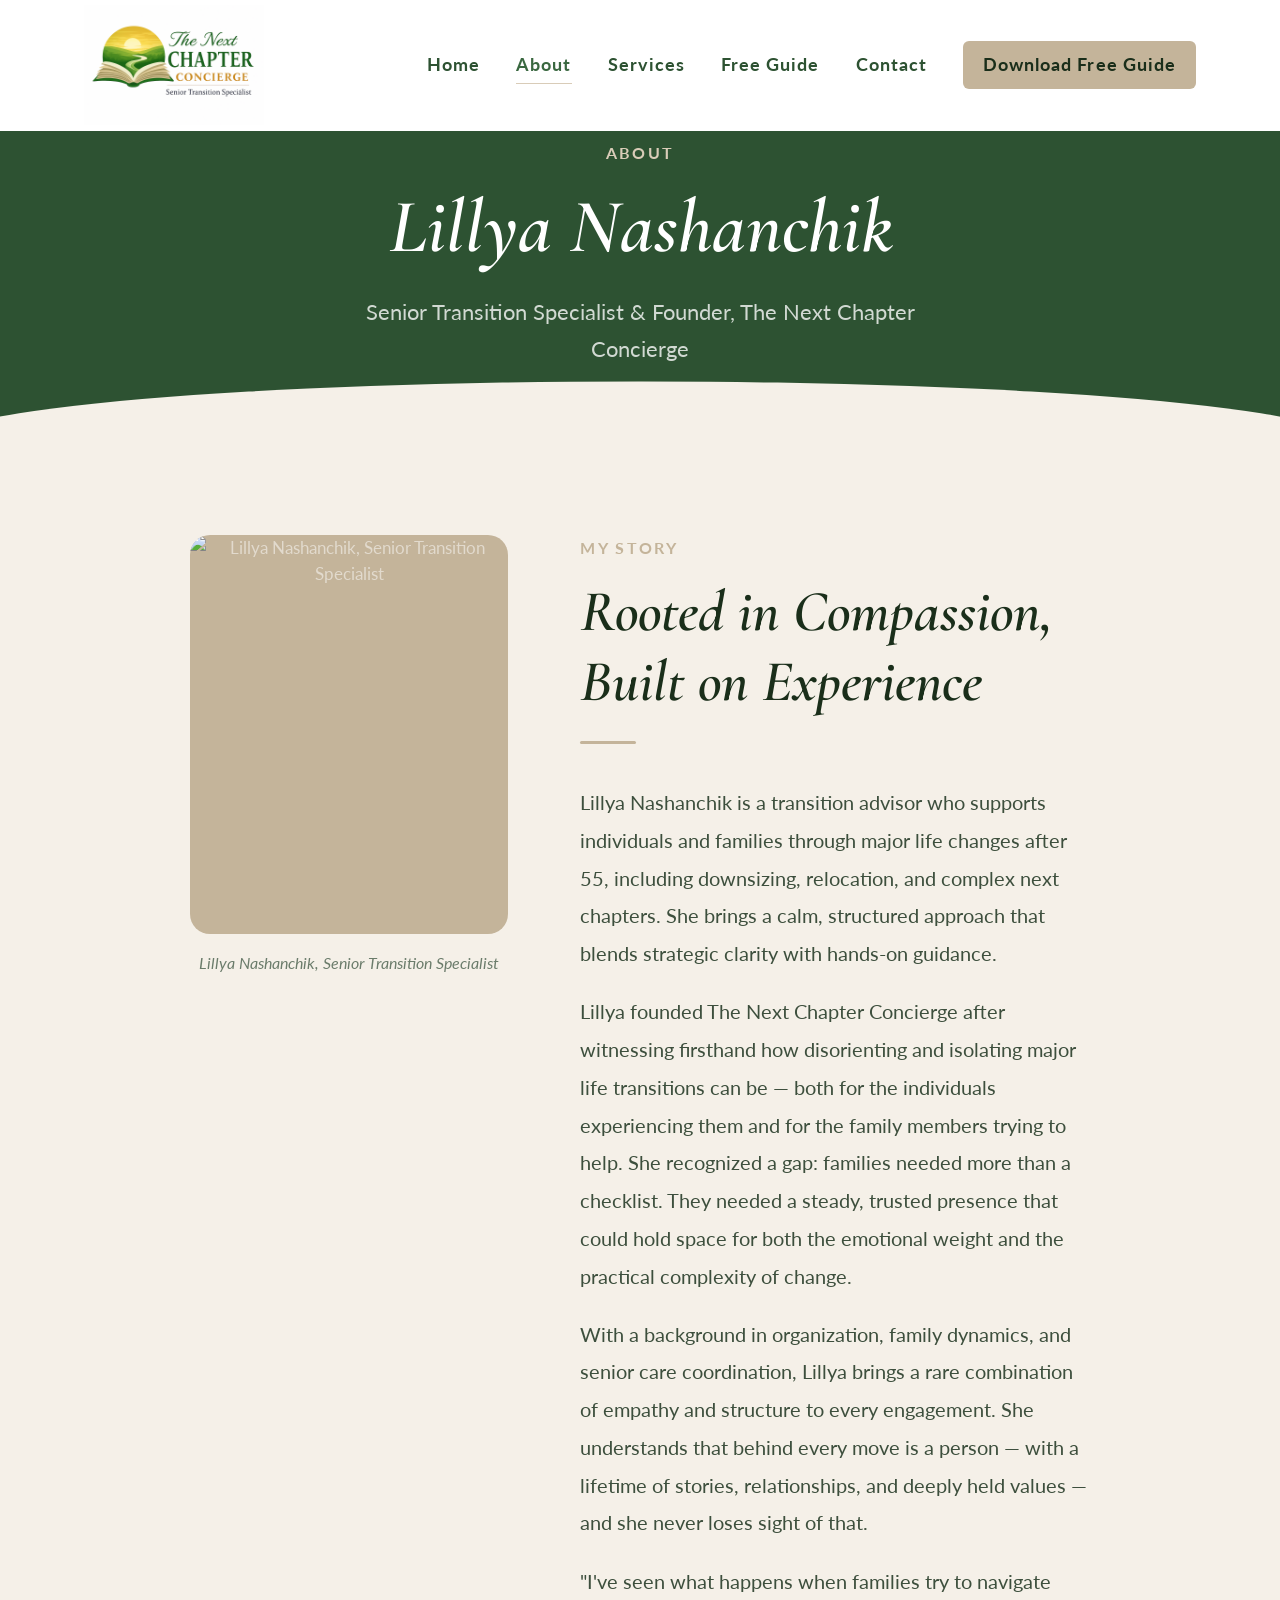
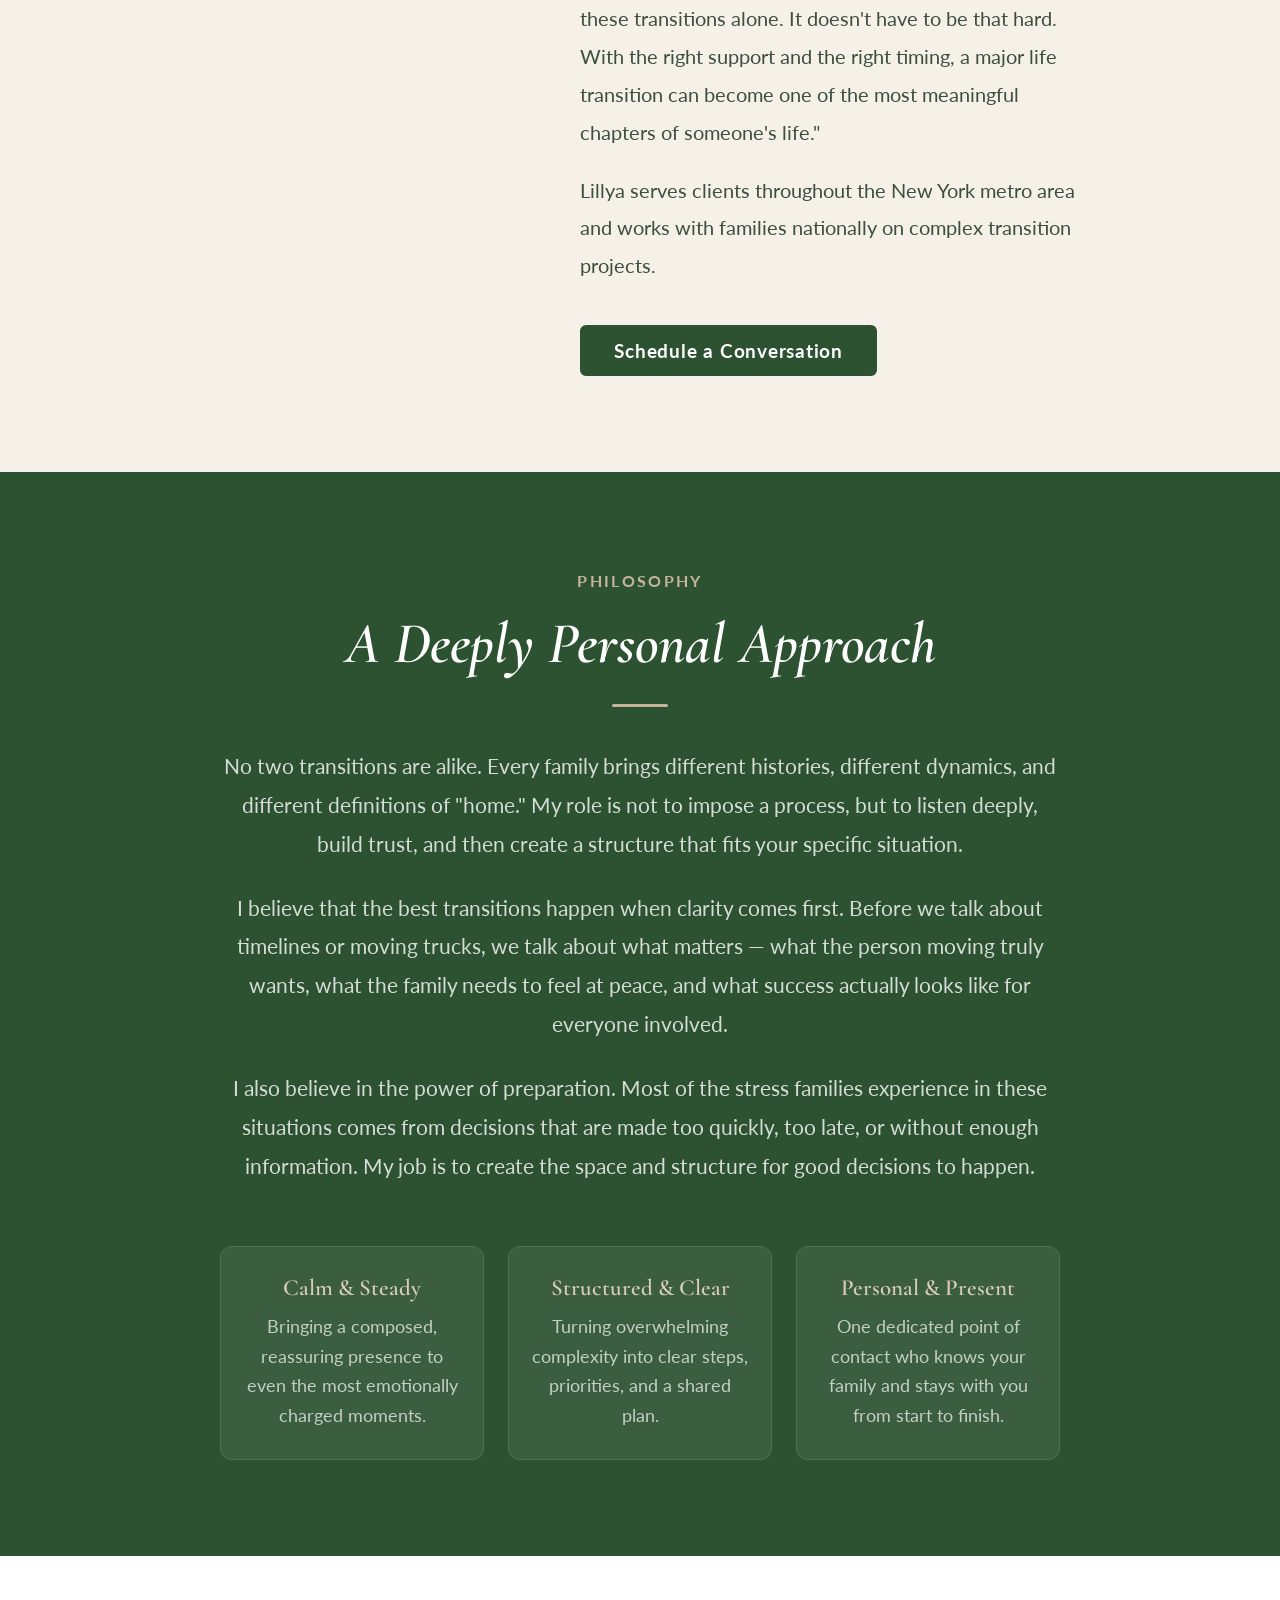
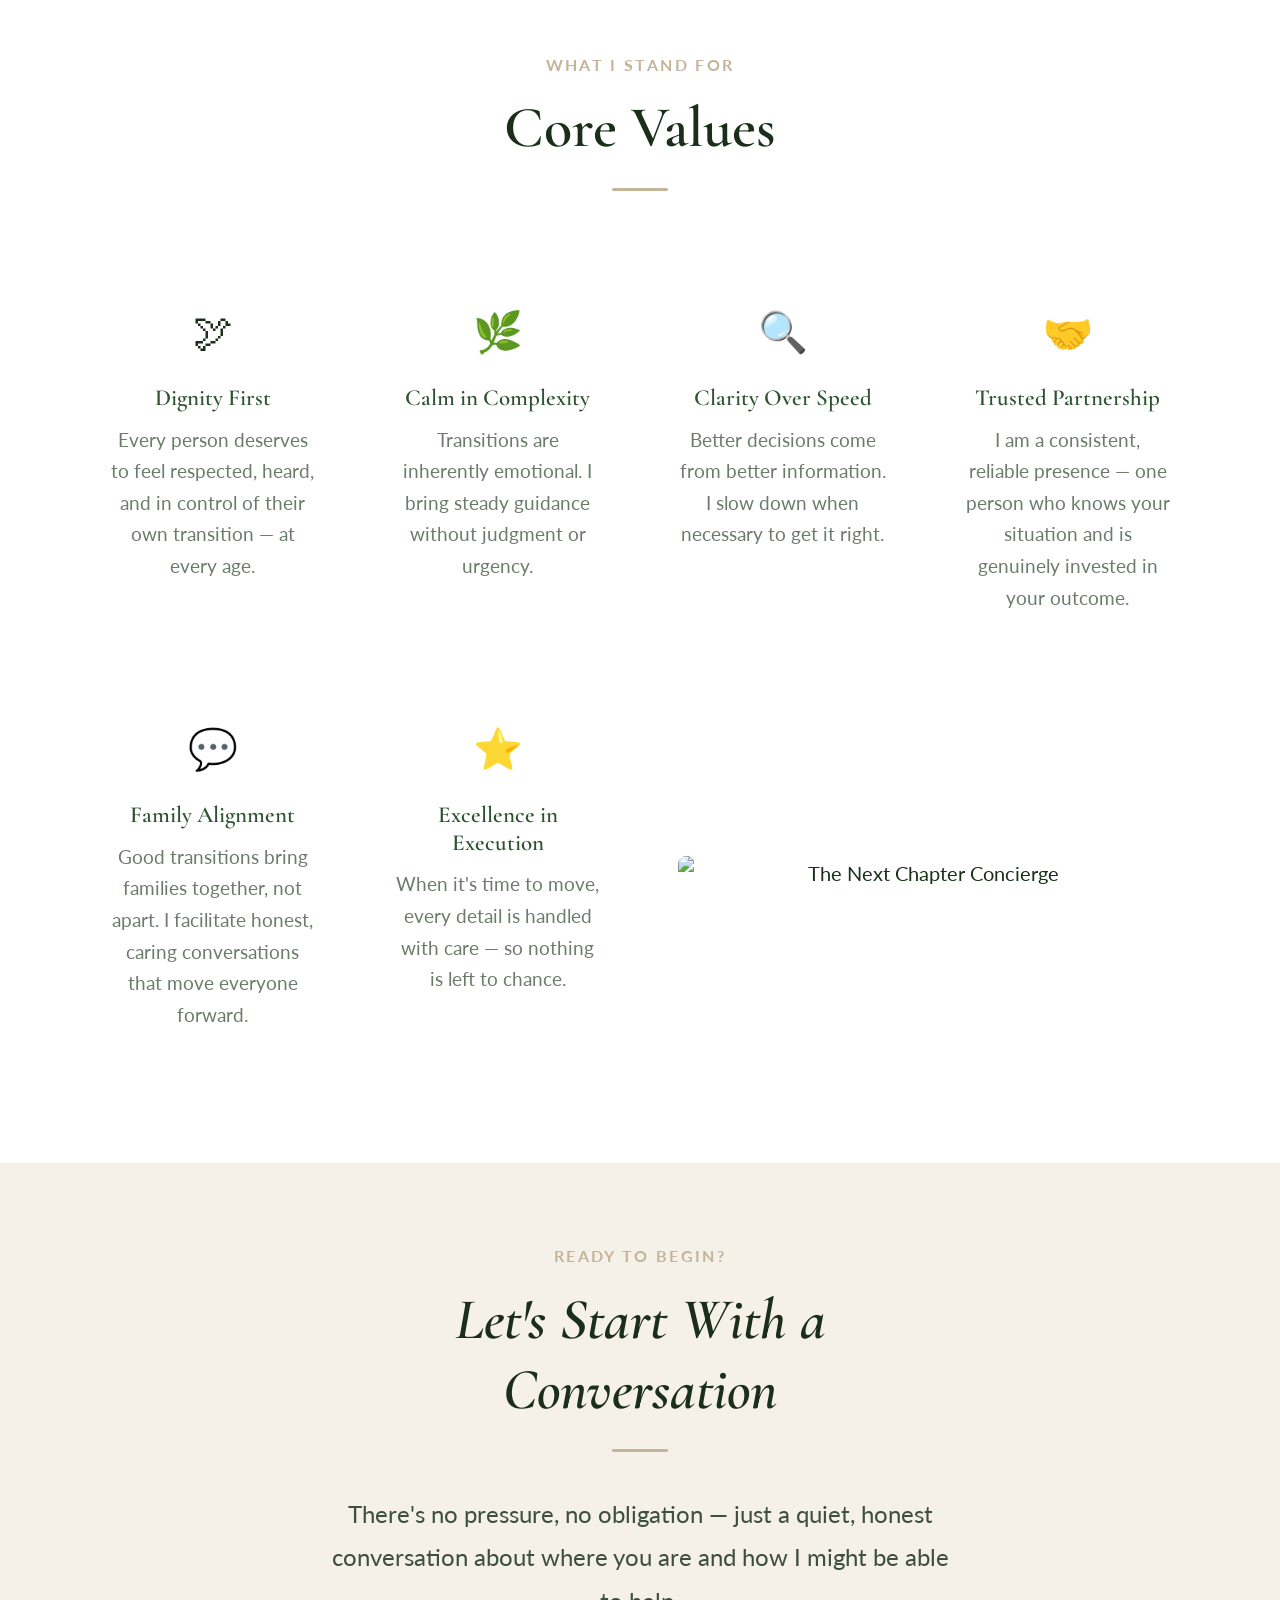
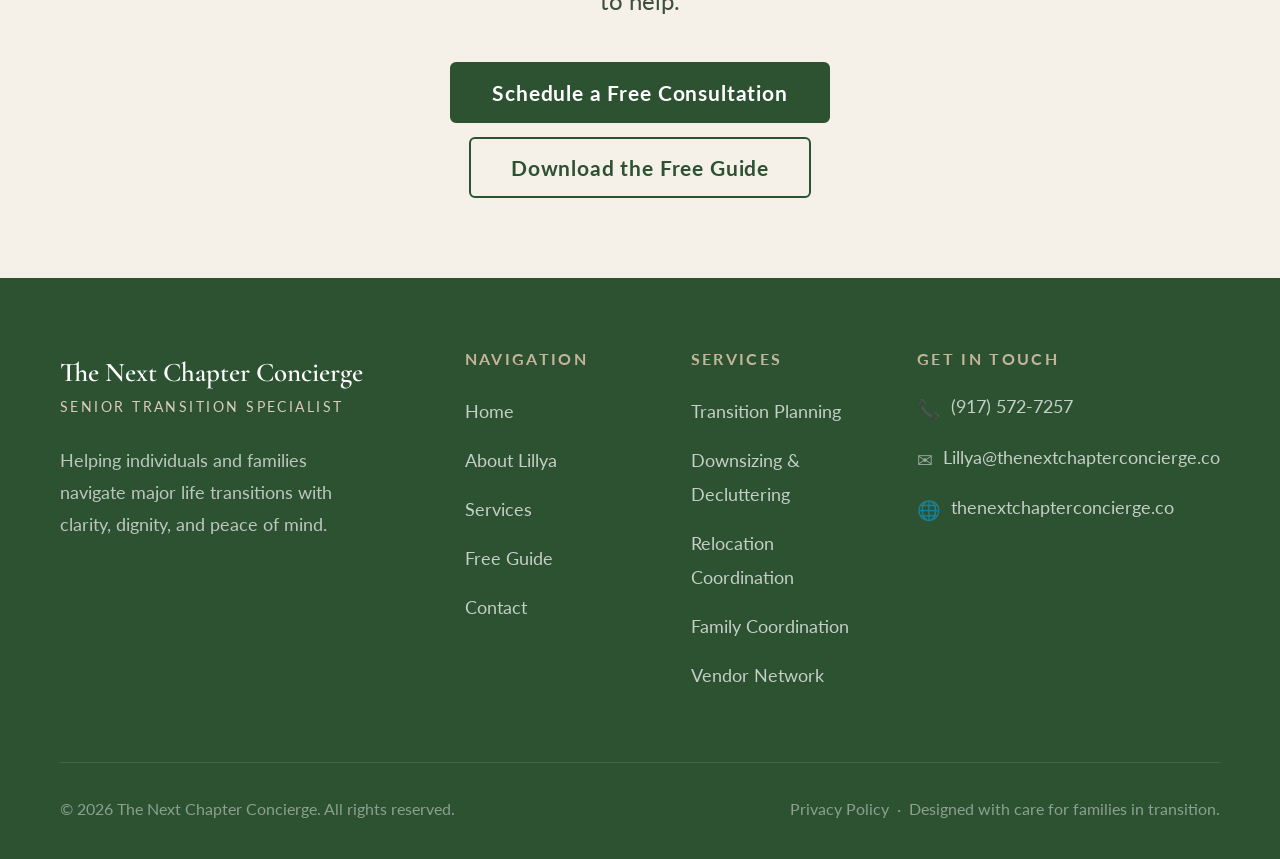
==== about.html @ 76ec865d "Initial commit — TheNextChapterConcierge website Co-Authored-By: Claude Sonnet 4.6 <noreply@anthropi" ====
<!DOCTYPE html>
<html lang="en">
<head>
  <meta charset="UTF-8" />
  <meta name="viewport" content="width=device-width, initial-scale=1.0" />
  <title>About Lillya Nashanchik — The Next Chapter Concierge</title>
  <meta name="description" content="Meet Lillya Nashanchik, Senior Transition Specialist and founder of The Next Chapter Concierge. Learn about her approach, philosophy, and commitment to compassionate guidance." />

  <!-- Google Fonts -->
  <link rel="preconnect" href="https://fonts.googleapis.com" />
  <link rel="preconnect" href="https://fonts.gstatic.com" crossorigin />
  <link href="https://fonts.googleapis.com/css2?family=Cormorant+Garamond:ital,wght@0,300;0,400;0,600;1,300;1,400;1,600&family=Lato:wght@300;400;700&display=swap" rel="stylesheet" />

  <link rel="stylesheet" href="css/styles.css" />
</head>
<body>

  <!-- HEADER / NAV -->
  <header class="site-header" role="banner">
    <div class="nav-inner">
      <a href="index.html" class="nav-logo" aria-label="The Next Chapter Concierge — Home">
        <img src="images/logo.png" alt="The Next Chapter Concierge" class="logo-img" />
      </a>
      <nav class="nav-links" aria-label="Primary navigation">
        <a href="index.html">Home</a>
        <a href="about.html" class="active">About</a>
        <a href="services.html">Services</a>
        <a href="guide.html">Free Guide</a>
        <a href="contact.html">Contact</a>
        <a href="guide.html" class="nav-cta">Download Free Guide</a>
      </nav>
      <button class="hamburger" aria-label="Toggle navigation" aria-expanded="false" aria-controls="mobile-nav">
        <span></span><span></span><span></span>
      </button>
    </div>
  </header>

  <nav class="mobile-nav" id="mobile-nav" aria-label="Mobile navigation">
    <ul>
      <li><a href="index.html">Home</a></li>
      <li><a href="about.html">About Lillya</a></li>
      <li><a href="services.html">Services</a></li>
      <li><a href="guide.html">Free Guide</a></li>
      <li><a href="contact.html">Contact</a></li>
    </ul>
    <div class="mobile-cta">
      <a href="guide.html" class="btn btn-tan">Download the Free Guide</a>
    </div>
  </nav>

  <main id="main-content">

    <!-- PAGE HERO -->
    <section class="page-hero" aria-labelledby="about-hero-heading">
      <div class="container">
        <span class="eyebrow">About</span>
        <h1 id="about-hero-heading">Lillya Nashanchik</h1>
        <p>Senior Transition Specialist &amp; Founder, The Next Chapter Concierge</p>
      </div>
    </section>

    <!-- BIO SECTION -->
    <section class="about-bio" aria-labelledby="bio-heading">
      <div class="about-bio-inner">
        <div class="about-photo-wrap">
          <!-- [IMAGE: Professional headshot of Lillya Nashanchik] -->
          <div class="about-photo" aria-label="Photo of Lillya Nashanchik">
            <img src="images/Head Shot 2026.jpg" alt="Lillya Nashanchik, Senior Transition Specialist" style="width:100%; height:100%; object-fit:cover; display:block;" />
          </div>
          <p class="about-photo-caption">Lillya Nashanchik, Senior Transition Specialist</p>
        </div>

        <div class="about-bio-text">
          <span class="eyebrow">My Story</span>
          <h2 id="bio-heading">Rooted in Compassion, Built on Experience</h2>
          <div class="divider divider-left"></div>

          <p>
            Lillya Nashanchik is a transition advisor who supports individuals and families
            through major life changes after 55, including downsizing, relocation, and
            complex next chapters. She brings a calm, structured approach that blends
            strategic clarity with hands-on guidance.
          </p>

          <p>
            Lillya founded The Next Chapter Concierge after witnessing firsthand how
            disorienting and isolating major life transitions can be — both for the
            individuals experiencing them and for the family members trying to help.
            She recognized a gap: families needed more than a checklist. They needed
            a steady, trusted presence that could hold space for both the emotional
            weight and the practical complexity of change.
          </p>

          <p>
            With a background in organization, family dynamics, and senior care coordination,
            Lillya brings a rare combination of empathy and structure to every engagement.
            She understands that behind every move is a person — with a lifetime of stories,
            relationships, and deeply held values — and she never loses sight of that.
          </p>

          <p>
            "I've seen what happens when families try to navigate these transitions alone.
            It doesn't have to be that hard. With the right support and the right timing,
            a major life transition can become one of the most meaningful chapters of
            someone's life."
          </p>

          <p>
            Lillya serves clients throughout the New York metro area and works with
            families nationally on complex transition projects.
          </p>

          <div style="margin-top:2rem;">
            <a href="contact.html" class="btn btn-primary">Schedule a Conversation</a>
          </div>
        </div>
      </div>
    </section>

    <!-- APPROACH / PHILOSOPHY -->
    <section class="about-approach" aria-labelledby="approach-heading">
      <div class="approach-inner">
        <span class="eyebrow text-tan">Philosophy</span>
        <h2 id="approach-heading">A Deeply Personal Approach</h2>
        <div class="divider"></div>

        <p>
          No two transitions are alike. Every family brings different histories,
          different dynamics, and different definitions of "home." My role is not to
          impose a process, but to listen deeply, build trust, and then create a
          structure that fits your specific situation.
        </p>

        <p>
          I believe that the best transitions happen when clarity comes first.
          Before we talk about timelines or moving trucks, we talk about what matters —
          what the person moving truly wants, what the family needs to feel at peace,
          and what success actually looks like for everyone involved.
        </p>

        <p>
          I also believe in the power of preparation. Most of the stress families
          experience in these situations comes from decisions that are made too quickly,
          too late, or without enough information. My job is to create the space and
          structure for good decisions to happen.
        </p>

        <div class="approach-pillars">
          <div class="pillar" data-fade>
            <h4>Calm &amp; Steady</h4>
            <p>Bringing a composed, reassuring presence to even the most emotionally charged moments.</p>
          </div>
          <div class="pillar" data-fade>
            <h4>Structured &amp; Clear</h4>
            <p>Turning overwhelming complexity into clear steps, priorities, and a shared plan.</p>
          </div>
          <div class="pillar" data-fade>
            <h4>Personal &amp; Present</h4>
            <p>One dedicated point of contact who knows your family and stays with you from start to finish.</p>
          </div>
        </div>
      </div>
    </section>

    <!-- VALUES SECTION -->
    <section class="about-values" aria-labelledby="values-heading">
      <div class="container">
        <div class="section-header">
          <span class="eyebrow">What I Stand For</span>
          <h2 id="values-heading">Core Values</h2>
          <div class="divider"></div>
        </div>

        <div class="values-grid">
          <div class="value-item" data-fade>
            <span class="value-icon" aria-hidden="true">🕊</span>
            <h4>Dignity First</h4>
            <p>Every person deserves to feel respected, heard, and in control of their own transition — at every age.</p>
          </div>
          <div class="value-item" data-fade>
            <span class="value-icon" aria-hidden="true">🌿</span>
            <h4>Calm in Complexity</h4>
            <p>Transitions are inherently emotional. I bring steady guidance without judgment or urgency.</p>
          </div>
          <div class="value-item" data-fade>
            <span class="value-icon" aria-hidden="true">🔍</span>
            <h4>Clarity Over Speed</h4>
            <p>Better decisions come from better information. I slow down when necessary to get it right.</p>
          </div>
          <div class="value-item" data-fade>
            <span class="value-icon" aria-hidden="true">🤝</span>
            <h4>Trusted Partnership</h4>
            <p>I am a consistent, reliable presence — one person who knows your situation and is genuinely invested in your outcome.</p>
          </div>
          <div class="value-item" data-fade>
            <span class="value-icon" aria-hidden="true">💬</span>
            <h4>Family Alignment</h4>
            <p>Good transitions bring families together, not apart. I facilitate honest, caring conversations that move everyone forward.</p>
          </div>
          <div class="value-item" data-fade>
            <span class="value-icon" aria-hidden="true">⭐</span>
            <h4>Excellence in Execution</h4>
            <p>When it's time to move, every detail is handled with care — so nothing is left to chance.</p>
          </div>
          <div class="value-item" data-fade style="grid-column: span 2; display:flex; align-items:center; justify-content:center;">
            <img src="images/family.png" alt="The Next Chapter Concierge" style="width:100%; max-width:900px; border-radius:8px; display:block;" />
          </div>
        </div>
      </div>
    </section>

    <!-- CTA BANNER -->
    <section style="background:var(--cream); padding:80px 24px; text-align:center;">
      <div style="max-width:640px; margin:0 auto;">
        <span class="eyebrow">Ready to Begin?</span>
        <h2 style="font-style:italic; margin-bottom:1rem;">Let's Start With a Conversation</h2>
        <div class="divider"></div>
        <p class="lead" style="margin-bottom:2rem;">
          There's no pressure, no obligation — just a quiet, honest conversation about
          where you are and how I might be able to help.
        </p>
        <div class="cta-btns">
          <a href="contact.html" class="btn btn-primary btn-lg">Schedule a Free Consultation</a>
          <a href="guide.html" class="btn btn-outline-green btn-lg">Download the Free Guide</a>
        </div>
      </div>
    </section>

  </main>

  <!-- FOOTER -->
  <footer class="site-footer" role="contentinfo">
    <div class="footer-inner">
      <div class="footer-top">
        <div class="footer-brand">
          <div class="logo-main">The Next Chapter Concierge</div>
          <span class="logo-sub">Senior Transition Specialist</span>
          <p>Helping individuals and families navigate major life transitions with clarity, dignity, and peace of mind.</p>
        </div>
        <div class="footer-col">
          <h5>Navigation</h5>
          <ul>
            <li><a href="index.html">Home</a></li>
            <li><a href="about.html">About Lillya</a></li>
            <li><a href="services.html">Services</a></li>
            <li><a href="guide.html">Free Guide</a></li>
            <li><a href="contact.html">Contact</a></li>
          </ul>
        </div>
        <div class="footer-col">
          <h5>Services</h5>
          <ul>
            <li><a href="services.html#transition-planning">Transition Planning</a></li>
            <li><a href="services.html#downsizing">Downsizing &amp; Decluttering</a></li>
            <li><a href="services.html#relocation">Relocation Coordination</a></li>
            <li><a href="services.html#family-coordination">Family Coordination</a></li>
            <li><a href="services.html#vendor-network">Vendor Network</a></li>
          </ul>
        </div>
        <div class="footer-col">
          <h5>Get In Touch</h5>
          <div class="footer-contact-item">
            <span class="icon" aria-hidden="true">📞</span>
            <a href="tel:+19175727257">(917) 572-7257</a>
          </div>
          <div class="footer-contact-item">
            <span class="icon" aria-hidden="true">✉</span>
            <a href="mailto:Lillya@thenextchapterconcierge.co">Lillya@thenextchapterconcierge.co</a>
          </div>
          <div class="footer-contact-item">
            <span class="icon" aria-hidden="true">🌐</span>
            <a href="https://www.thenextchapterconcierge.co">thenextchapterconcierge.co</a>
          </div>
        </div>
      </div>
      <div class="footer-bottom">
        <p>&copy; 2026 The Next Chapter Concierge. All rights reserved.</p>
        <p><a href="contact.html">Privacy Policy</a> &nbsp;·&nbsp; Designed with care for families in transition.</p>
      </div>
    </div>
  </footer>

  <script src="js/main.js"></script>
</body>
</html>
---- css/styles.css ----
/* ============================================================
   The Next Chapter Concierge — Main Stylesheet
   ============================================================ */

/* Google Fonts imported in HTML head */

/* ---- CSS Custom Properties ---- */
:root {
  --green-dark:    #2d5232;
  --green-mid:     #3a6840;
  --green-light:   #4e8a56;
  --cream:         #f5f0e8;
  --cream-dark:    #ede6d6;
  --tan:           #c4b49a;
  --tan-light:     #d9ccb8;
  --text-dark:     #1a2e1a;
  --text-mid:      #3d4f3d;
  --text-light:    #6b7c6b;
  --white:         #ffffff;
  --shadow-sm:     0 2px 8px rgba(45, 82, 50, 0.10);
  --shadow-md:     0 6px 24px rgba(45, 82, 50, 0.14);
  --shadow-lg:     0 12px 48px rgba(45, 82, 50, 0.18);
  --radius-sm:     6px;
  --radius-md:     12px;
  --radius-lg:     20px;
  --transition:    0.28s ease;
  --max-width:     1160px;
  --section-pad:   96px 24px;
}

/* ---- Reset & Base ---- */
*, *::before, *::after {
  box-sizing: border-box;
  margin: 0;
  padding: 0;
}

html {
  scroll-behavior: smooth;
  font-size: 20px;
}

body {
  font-family: 'Lato', sans-serif;
  color: var(--text-dark);
  background: var(--white);
  line-height: 1.7;
  -webkit-font-smoothing: antialiased;
}

img {
  max-width: 100%;
  display: block;
}

a {
  color: inherit;
  text-decoration: none;
}

ul {
  list-style: none;
}

/* ---- Typography ---- */
h1, h2, h3, h4, h5 {
  font-family: 'Cormorant Garamond', serif;
  font-weight: 600;
  line-height: 1.2;
  color: var(--text-dark);
}

h1 { font-size: 3.8rem; }
h2 { font-size: 2.9rem; }
h3 { font-size: 2rem; }
h4 { font-size: 1.3rem; }
h5 { font-size: 1.1rem; }

p { margin-bottom: 1em; }
p:last-child { margin-bottom: 0; }

.lead {
  font-size: 1.2rem;
  line-height: 1.8;
  color: var(--text-mid);
}

.serif { font-family: 'Cormorant Garamond', serif; }

/* ---- Utility ---- */
.container {
  max-width: var(--max-width);
  margin: 0 auto;
  padding: 0 24px;
}

.text-center { text-align: center; }
.text-white  { color: var(--white); }
.text-green  { color: var(--green-dark); }
.text-tan    { color: var(--tan); }

.bg-green  { background-color: var(--green-dark); }
.bg-cream  { background-color: var(--cream); }
.bg-white  { background-color: var(--white); }

.section-pad { padding: var(--section-pad); }

.eyebrow {
  font-family: 'Lato', sans-serif;
  font-size: 0.78rem;
  font-weight: 700;
  letter-spacing: 0.15em;
  text-transform: uppercase;
  color: var(--tan);
  margin-bottom: 0.75rem;
  display: block;
}

.divider {
  width: 56px;
  height: 3px;
  background: var(--tan);
  margin: 1.25rem auto 2rem;
  border-radius: 2px;
}

.divider-left {
  margin-left: 0;
}

/* ---- Buttons ---- */
.btn {
  display: inline-flex;
  align-items: center;
  gap: 8px;
  font-family: 'Lato', sans-serif;
  font-size: 0.95rem;
  font-weight: 700;
  letter-spacing: 0.04em;
  padding: 14px 32px;
  border-radius: var(--radius-sm);
  border: 2px solid transparent;
  cursor: pointer;
  transition: all var(--transition);
  text-decoration: none;
  line-height: 1;
}

.btn-primary {
  background: var(--green-dark);
  color: var(--white);
  border-color: var(--green-dark);
}

.btn-primary:hover {
  background: var(--green-mid);
  border-color: var(--green-mid);
  transform: translateY(-2px);
  box-shadow: var(--shadow-md);
}

.btn-outline {
  background: transparent;
  color: var(--white);
  border-color: var(--white);
}

.btn-outline:hover {
  background: rgba(255,255,255,0.12);
  transform: translateY(-2px);
}

.btn-outline-green {
  background: transparent;
  color: var(--green-dark);
  border-color: var(--green-dark);
}

.btn-outline-green:hover {
  background: var(--green-dark);
  color: var(--white);
  transform: translateY(-2px);
}

.btn-tan {
  background: var(--tan);
  color: var(--text-dark);
  border-color: var(--tan);
}

.btn-tan:hover {
  background: var(--tan-light);
  border-color: var(--tan-light);
  transform: translateY(-2px);
  box-shadow: var(--shadow-sm);
}

.btn-lg {
  font-size: 1.05rem;
  padding: 18px 40px;
}

/* ---- Navigation ---- */
.site-header {
  position: fixed;
  top: 0;
  left: 0;
  right: 0;
  z-index: 1000;
  background: #ffffff;
  backdrop-filter: blur(8px);
  -webkit-backdrop-filter: blur(8px);
  border-bottom: 1px solid rgba(255,255,255,0.08);
  transition: all var(--transition);
}

.site-header.scrolled {
  box-shadow: var(--shadow-md);
}

.nav-inner {
  display: flex;
  align-items: center;
  justify-content: space-between;
  height: 130px;
  max-width: var(--max-width);
  margin: 0 auto;
  padding: 0 24px;
}

.nav-logo {
  display: flex;
  flex-direction: column;
  line-height: 1.1;
}

.logo-img {
  height: 120px;
  width: auto;
  display: block;
}

.nav-logo .logo-main {
  font-family: 'Cormorant Garamond', serif;
  font-size: 1.25rem;
  font-weight: 600;
  color: var(--white);
  letter-spacing: 0.02em;
}

.nav-logo .logo-sub {
  font-family: 'Lato', sans-serif;
  font-size: 0.65rem;
  font-weight: 400;
  letter-spacing: 0.18em;
  text-transform: uppercase;
  color: var(--tan-light);
}

.nav-links {
  display: flex;
  align-items: center;
  gap: 36px;
}

.nav-links a {
  font-family: 'Lato', sans-serif;
  font-size: 0.88rem;
  font-weight: 700;
  letter-spacing: 0.06em;
  color: var(--green-dark);
  transition: color var(--transition);
  position: relative;
}

.nav-links a::after {
  content: '';
  position: absolute;
  bottom: -4px;
  left: 0;
  width: 0;
  height: 1px;
  background: var(--tan-light);
  transition: width var(--transition);
}

.nav-links a:hover,
.nav-links a.active {
  color: var(--green-mid);
}

.nav-links a:hover::after,
.nav-links a.active::after {
  width: 100%;
}

.nav-cta {
  background: var(--tan) !important;
  color: var(--text-dark) !important;
  padding: 9px 20px;
  border-radius: var(--radius-sm);
  font-weight: 700 !important;
}

.nav-cta:hover {
  background: var(--tan-light) !important;
}

.nav-cta::after { display: none !important; }

.hamburger {
  display: none;
  flex-direction: column;
  gap: 5px;
  cursor: pointer;
  padding: 4px;
  background: none;
  border: none;
}

.hamburger span {
  display: block;
  width: 26px;
  height: 2px;
  background: var(--white);
  border-radius: 2px;
  transition: all var(--transition);
}

.hamburger.open span:nth-child(1) {
  transform: translateY(7px) rotate(45deg);
}
.hamburger.open span:nth-child(2) {
  opacity: 0;
}
.hamburger.open span:nth-child(3) {
  transform: translateY(-7px) rotate(-45deg);
}

/* ---- Mobile Nav ---- */
.mobile-nav {
  display: none;
  position: fixed;
  top: 72px;
  left: 0;
  right: 0;
  background: var(--green-dark);
  border-top: 1px solid rgba(255,255,255,0.08);
  z-index: 999;
  transform: translateY(-20px);
  opacity: 0;
  pointer-events: none;
  transition: all var(--transition);
}

.mobile-nav.open {
  display: block;
  transform: translateY(0);
  opacity: 1;
  pointer-events: all;
}

.mobile-nav ul {
  padding: 20px 0 28px;
}

.mobile-nav ul li a {
  display: block;
  padding: 14px 28px;
  font-family: 'Lato', sans-serif;
  font-size: 1rem;
  color: rgba(255,255,255,0.9);
  letter-spacing: 0.04em;
  transition: all var(--transition);
  border-left: 3px solid transparent;
}

.mobile-nav ul li a:hover {
  color: var(--white);
  background: rgba(255,255,255,0.06);
  border-left-color: var(--tan);
}

.mobile-nav .mobile-cta {
  padding: 18px 28px 24px;
  border-top: 1px solid rgba(255,255,255,0.08);
}

.mobile-nav .mobile-cta .btn {
  width: 100%;
  justify-content: center;
}

/* ---- Hero ---- */
.hero {
  background: var(--green-dark);
  padding: 160px 24px 96px;
  position: relative;
  overflow: hidden;
}

.hero::before {
  content: '';
  position: absolute;
  inset: 0;
  background: radial-gradient(ellipse at 60% 50%, rgba(78, 138, 86, 0.3) 0%, transparent 70%);
  pointer-events: none;
}

.hero::after {
  content: '';
  position: absolute;
  bottom: -2px;
  left: 0;
  right: 0;
  height: 80px;
  background: var(--cream);
  clip-path: ellipse(55% 100% at 50% 100%);
}

.hero-inner {
  max-width: 800px;
  margin: 0 auto;
  text-align: center;
  position: relative;
  z-index: 1;
}

.hero h1 {
  color: var(--white);
  margin-bottom: 1.25rem;
  font-style: italic;
}

.hero .hero-sub {
  font-family: 'Lato', sans-serif;
  font-size: 1.15rem;
  color: var(--tan-light);
  margin-bottom: 0.5rem;
  letter-spacing: 0.1em;
  text-transform: uppercase;
  font-weight: 300;
}

.hero .hero-desc {
  font-family: 'Lato', sans-serif;
  font-size: 1.18rem;
  color: rgba(255,255,255,0.82);
  max-width: 580px;
  margin: 0 auto 2.5rem;
  line-height: 1.75;
}

.hero-btns {
  display: flex;
  gap: 16px;
  justify-content: center;
  flex-wrap: wrap;
}

/* ---- Hero variants (interior pages) ---- */
.page-hero {
  background: var(--green-dark);
  padding: 140px 24px 72px;
  text-align: center;
  position: relative;
}

.page-hero::after {
  content: '';
  position: absolute;
  bottom: -2px;
  left: 0;
  right: 0;
  height: 60px;
  background: var(--cream);
  clip-path: ellipse(55% 100% at 50% 100%);
}

.page-hero .eyebrow {
  color: var(--tan-light);
}

.page-hero h1 {
  color: var(--white);
  font-style: italic;
}

.page-hero p {
  color: rgba(255,255,255,0.78);
  font-size: 1.1rem;
  max-width: 620px;
  margin: 1rem auto 0;
}

/* ---- Section: Intro ---- */
.intro-section {
  background: var(--cream);
  padding: var(--section-pad);
}

.intro-inner {
  max-width: 780px;
  margin: 0 auto;
  text-align: center;
}

.intro-inner blockquote {
  font-family: 'Cormorant Garamond', serif;
  font-size: 1.5rem;
  font-style: italic;
  color: var(--green-dark);
  border-left: 4px solid var(--tan);
  padding: 1.25rem 2rem;
  margin: 2.5rem 0;
  text-align: left;
  background: rgba(196,180,154,0.12);
  border-radius: 0 var(--radius-sm) var(--radius-sm) 0;
}

/* ---- Section: Reality ---- */
.reality-section {
  background: var(--white);
  padding: var(--section-pad);
}

.reality-inner {
  max-width: 900px;
  margin: 0 auto;
}

.reality-grid {
  display: grid;
  grid-template-columns: 1fr 1fr;
  gap: 48px;
  margin-top: 3rem;
}

.reality-image img {
  mix-blend-mode: luminosity;
  opacity: 0.85;
  border-radius: 12px;
}

.reality-text h2 {
  font-style: italic;
}

.reality-text .lead {
  margin: 1.25rem 0 1.5rem;
}

.reality-list {
  margin-top: 1.5rem;
}

.reality-list li {
  display: flex;
  gap: 12px;
  align-items: flex-start;
  margin-bottom: 1rem;
  font-size: 0.97rem;
  color: var(--text-mid);
}

.reality-list li::before {
  content: '';
  width: 8px;
  height: 8px;
  min-width: 8px;
  border-radius: 50%;
  background: var(--tan);
  margin-top: 8px;
}

.reality-callout {
  background: var(--green-dark);
  color: var(--white);
  padding: 40px 36px;
  border-radius: var(--radius-md);
  display: flex;
  flex-direction: column;
  justify-content: center;
}

.reality-callout h3 {
  color: var(--white);
  font-style: italic;
  margin-bottom: 1rem;
}

.reality-callout p {
  color: rgba(255,255,255,0.84);
  font-size: 0.98rem;
}

.reality-callout .btn {
  margin-top: 1.75rem;
  align-self: flex-start;
}

/* ---- Section: Services ---- */
.services-section {
  background: var(--cream);
  padding: var(--section-pad);
}

.section-header {
  text-align: center;
  max-width: 640px;
  margin: 0 auto 3.5rem;
}

.section-header p {
  color: var(--text-mid);
  font-size: 1.05rem;
}

.services-grid {
  display: grid;
  grid-template-columns: repeat(auto-fit, minmax(280px, 1fr));
  gap: 28px;
  max-width: var(--max-width);
  margin: 0 auto;
}

.service-card {
  background: var(--white);
  border-radius: var(--radius-md);
  padding: 36px 30px;
  box-shadow: var(--shadow-sm);
  transition: all var(--transition);
  border: 1px solid rgba(196,180,154,0.3);
}

.service-card:hover {
  transform: translateY(-6px);
  box-shadow: var(--shadow-md);
  border-color: var(--tan);
}

.service-icon {
  width: 52px;
  height: 52px;
  background: var(--green-dark);
  border-radius: var(--radius-sm);
  display: flex;
  align-items: center;
  justify-content: center;
  font-size: 1.5rem;
  margin-bottom: 1.25rem;
}

.service-card h3 {
  font-size: 1.35rem;
  margin-bottom: 0.75rem;
}

.service-card p {
  color: var(--text-mid);
  font-size: 0.96rem;
  line-height: 1.7;
}

.service-card .learn-more {
  display: inline-flex;
  align-items: center;
  gap: 6px;
  margin-top: 1.25rem;
  font-size: 0.88rem;
  font-weight: 700;
  color: var(--green-dark);
  letter-spacing: 0.04em;
  text-transform: uppercase;
  transition: gap var(--transition);
}

.service-card .learn-more:hover {
  gap: 10px;
}

/* ---- Section: Who We Serve ---- */
.audience-section {
  background: var(--white);
  padding: var(--section-pad);
}

.audience-grid {
  display: grid;
  grid-template-columns: repeat(auto-fit, minmax(240px, 1fr));
  gap: 32px;
  max-width: var(--max-width);
  margin: 0 auto;
}

.audience-card {
  padding: 32px 28px;
  border-radius: var(--radius-md);
  border: 2px solid var(--cream-dark);
  transition: all var(--transition);
}

.audience-card:hover {
  border-color: var(--green-dark);
  background: var(--cream);
}

.audience-num {
  font-family: 'Cormorant Garamond', serif;
  font-size: 3rem;
  font-weight: 300;
  color: var(--tan);
  line-height: 1;
  margin-bottom: 0.5rem;
}

.audience-card h4 {
  font-size: 1.15rem;
  margin-bottom: 0.6rem;
}

.audience-card p {
  font-size: 0.94rem;
  color: var(--text-light);
}

/* ---- Section: Framework ---- */
.framework-section {
  background: var(--green-dark);
  padding: var(--section-pad);
  position: relative;
  overflow: hidden;
}

.framework-section::before {
  content: '';
  position: absolute;
  top: -40px;
  right: -40px;
  width: 320px;
  height: 320px;
  border-radius: 50%;
  background: rgba(255,255,255,0.03);
  pointer-events: none;
}

.framework-inner {
  max-width: 900px;
  margin: 0 auto;
  text-align: center;
}

.framework-inner h2 {
  color: var(--white);
}

.framework-inner > p {
  color: rgba(255,255,255,0.78);
  font-size: 1.05rem;
  max-width: 580px;
  margin: 0 auto 3rem;
}

.framework-steps {
  display: grid;
  grid-template-columns: 1fr auto 1fr auto 1fr;
  align-items: center;
  gap: 0;
  margin-bottom: 3.5rem;
}

.framework-step {
  background: rgba(255,255,255,0.06);
  border: 1px solid rgba(255,255,255,0.12);
  border-radius: var(--radius-md);
  padding: 36px 24px;
  text-align: center;
  transition: all var(--transition);
}

.framework-step:hover {
  background: rgba(255,255,255,0.10);
  transform: translateY(-4px);
}

.step-num {
  font-family: 'Cormorant Garamond', serif;
  font-size: 2.8rem;
  font-weight: 300;
  color: var(--tan-light);
  line-height: 1;
  margin-bottom: 0.5rem;
}

.framework-step h3 {
  color: var(--white);
  font-size: 1.5rem;
  font-style: italic;
  margin-bottom: 0.6rem;
}

.framework-step p {
  color: rgba(255,255,255,0.7);
  font-size: 0.93rem;
  line-height: 1.65;
}

.framework-arrow {
  color: var(--tan);
  font-size: 1.8rem;
  padding: 0 12px;
  font-weight: 300;
}

.framework-note {
  background: rgba(255,255,255,0.06);
  border: 1px solid rgba(196,180,154,0.3);
  border-radius: var(--radius-md);
  padding: 28px 36px;
  font-family: 'Cormorant Garamond', serif;
  font-size: 1.25rem;
  font-style: italic;
  color: var(--tan-light);
}

/* ---- Section: Lead Magnet ---- */
.lead-magnet-section {
  background: var(--cream);
  padding: var(--section-pad);
  overflow: visible;
}

.lead-magnet-inner {
  max-width: 800px;
  margin: 0 auto;
  display: flex;
  flex-direction: column;
  gap: 48px;
  padding: 0 24px;
  box-sizing: border-box;
}

.lead-magnet-content h2 {
  font-style: italic;
}

.lead-magnet-content .lead {
  margin: 1rem 0 1.5rem;
}

.guide-includes {
  margin: 1.5rem 0;
}

.guide-includes h5 {
  font-family: 'Lato', sans-serif;
  font-size: 0.78rem;
  font-weight: 700;
  letter-spacing: 0.15em;
  text-transform: uppercase;
  color: var(--tan);
  margin-bottom: 0.75rem;
}

.guide-includes ul li {
  display: flex;
  align-items: center;
  gap: 10px;
  padding: 7px 0;
  font-size: 0.95rem;
  color: var(--text-mid);
  border-bottom: 1px solid rgba(196,180,154,0.25);
}

.guide-includes ul li:last-child {
  border-bottom: none;
}

.guide-includes ul li::before {
  content: '✓';
  color: var(--green-dark);
  font-weight: 700;
  font-size: 0.85rem;
}

.lead-magnet-form-wrap {
  background: var(--white);
  border-radius: var(--radius-lg);
  padding: 44px 40px 80px;
  box-shadow: var(--shadow-md);
  border: 1px solid rgba(196,180,154,0.25);
}

.lead-magnet-form-wrap h3 {
  font-size: 1.6rem;
  margin-bottom: 0.4rem;
}

.lead-magnet-form-wrap p {
  font-size: 0.93rem;
  color: var(--text-light);
  margin-bottom: 1.75rem;
}

/* ---- Mailchimp form overrides ---- */
#mc_embed_signup {
  background: transparent !important;
  font-family: 'Lato', sans-serif !important;
  width: 100% !important;
}
#mc_embed_signup .mc-field-group {
  margin-bottom: 1.25rem;
  width: 100% !important;
}
#mc_embed_signup .mc-field-group label {
  display: block;
  font-size: 0.83rem;
  font-weight: 700;
  letter-spacing: 0.06em;
  text-transform: uppercase;
  color: var(--text-mid);
  margin-bottom: 6px;
}
#mc_embed_signup .mc-field-group input {
  width: 100%;
  padding: 13px 16px;
  border: 1px solid rgba(196,180,154,0.5);
  border-radius: var(--radius-sm);
  font-size: 1rem;
  font-family: 'Lato', sans-serif;
  color: var(--text-dark);
  background: var(--white);
  box-sizing: border-box;
}
#mc_embed_signup .mc-field-group input:focus {
  outline: none;
  border-color: var(--green-mid);
}
#mc_embed_signup #mc-embedded-subscribe {
  width: 100%;
  padding: 18px 24px;
  background: var(--green-dark);
  color: white;
  border: none;
  border-radius: var(--radius-sm);
  font-family: 'Lato', sans-serif;
  font-size: 1rem;
  font-weight: 700;
  letter-spacing: 0.06em;
  cursor: pointer;
  margin-top: 1rem;
  display: block;
}
#mc_embed_signup #mc-embedded-subscribe:hover {
  background: var(--green-mid);
}
#mc_embed_signup h2 { display: none; }
#mc_embed_signup .indicates-required { display: none; }
#mc_embed_signup .clear { overflow: visible; }
#mc_embed_signup #mc_embed_signup_scroll { overflow: visible; }
#mc_embed_signup div { overflow: visible; }

/* ---- Forms ---- */
.form-group {
  margin-bottom: 1.25rem;
}

.form-group label {
  display: block;
  font-size: 0.83rem;
  font-weight: 700;
  letter-spacing: 0.06em;
  text-transform: uppercase;
  color: var(--text-mid);
  margin-bottom: 0.45rem;
}

.form-group input,
.form-group textarea,
.form-group select {
  width: 100%;
  padding: 13px 16px;
  border: 1.5px solid var(--cream-dark);
  border-radius: var(--radius-sm);
  font-family: 'Lato', sans-serif;
  font-size: 0.97rem;
  color: var(--text-dark);
  background: var(--white);
  transition: border-color var(--transition), box-shadow var(--transition);
  outline: none;
  appearance: none;
  -webkit-appearance: none;
}

.form-group input:focus,
.form-group textarea:focus,
.form-group select:focus {
  border-color: var(--green-dark);
  box-shadow: 0 0 0 3px rgba(45,82,50,0.08);
}

.form-group textarea {
  min-height: 130px;
  resize: vertical;
}

.form-group select {
  background-image: url("data:image/svg+xml,%3Csvg xmlns='http://www.w3.org/2000/svg' width='12' height='8' viewBox='0 0 12 8'%3E%3Cpath d='M1 1l5 5 5-5' stroke='%233d4f3d' stroke-width='1.5' fill='none' stroke-linecap='round'/%3E%3C/svg%3E");
  background-repeat: no-repeat;
  background-position: right 14px center;
  padding-right: 40px;
}

.form-note {
  font-size: 0.78rem;
  color: var(--text-light);
  margin-top: 0.75rem;
  line-height: 1.5;
}

.form-success {
  display: none;
  background: rgba(45,82,50,0.08);
  border: 1px solid var(--green-dark);
  border-radius: var(--radius-sm);
  padding: 16px 20px;
  font-size: 0.95rem;
  color: var(--green-dark);
  margin-top: 1rem;
}

/* ---- Section: Testimonials ---- */
.testimonials-section {
  background: var(--white);
  padding: var(--section-pad);
}

.testimonials-grid {
  display: grid;
  grid-template-columns: repeat(auto-fit, minmax(280px, 1fr));
  gap: 28px;
  max-width: var(--max-width);
  margin: 0 auto;
}

.testimonial-card {
  background: var(--cream);
  border-radius: var(--radius-md);
  padding: 36px 32px;
  border: 1px solid rgba(196,180,154,0.3);
  position: relative;
}

.testimonial-card::before {
  content: '\201C';
  font-family: 'Cormorant Garamond', serif;
  font-size: 5rem;
  line-height: 0.6;
  color: var(--tan);
  position: absolute;
  top: 24px;
  left: 28px;
  opacity: 0.5;
}

.testimonial-card blockquote {
  font-family: 'Cormorant Garamond', serif;
  font-size: 1.15rem;
  font-style: italic;
  color: var(--text-dark);
  line-height: 1.7;
  margin-bottom: 1.5rem;
  padding-top: 1.5rem;
}

.testimonial-author {
  display: flex;
  align-items: center;
  gap: 14px;
}

.author-avatar {
  width: 46px;
  height: 46px;
  border-radius: 50%;
  background: var(--tan);
  display: flex;
  align-items: center;
  justify-content: center;
  font-family: 'Cormorant Garamond', serif;
  font-size: 1.2rem;
  color: var(--white);
  font-weight: 600;
}

.author-info .author-name {
  font-weight: 700;
  font-size: 0.92rem;
  color: var(--text-dark);
}

.author-info .author-role {
  font-size: 0.82rem;
  color: var(--text-light);
}

.stars {
  color: #c9a84c;
  font-size: 0.88rem;
  margin-bottom: 0.5rem;
  letter-spacing: 2px;
}

/* ---- Footer ---- */
.site-footer {
  background: var(--green-dark);
  padding: 72px 24px 36px;
}

.footer-inner {
  max-width: var(--max-width);
  margin: 0 auto;
}

.footer-top {
  display: grid;
  grid-template-columns: 2fr 1fr 1fr 1.4fr;
  gap: 48px;
  padding-bottom: 56px;
  border-bottom: 1px solid rgba(255,255,255,0.1);
}

.footer-brand .logo-main {
  font-family: 'Cormorant Garamond', serif;
  font-size: 1.35rem;
  font-weight: 600;
  color: var(--white);
}

.footer-brand .logo-sub {
  font-family: 'Lato', sans-serif;
  font-size: 0.68rem;
  font-weight: 400;
  letter-spacing: 0.18em;
  text-transform: uppercase;
  color: var(--tan-light);
  display: block;
  margin-bottom: 1.25rem;
}

.footer-brand p {
  font-size: 0.92rem;
  color: rgba(255,255,255,0.68);
  line-height: 1.75;
  max-width: 280px;
}

.footer-col h5 {
  font-family: 'Lato', sans-serif;
  font-size: 0.78rem;
  font-weight: 700;
  letter-spacing: 0.15em;
  text-transform: uppercase;
  color: var(--tan);
  margin-bottom: 1.25rem;
}

.footer-col ul li {
  margin-bottom: 0.75rem;
}

.footer-col ul li a {
  font-size: 0.9rem;
  color: rgba(255,255,255,0.72);
  transition: color var(--transition);
}

.footer-col ul li a:hover {
  color: var(--white);
}

.footer-contact-item {
  display: flex;
  align-items: flex-start;
  gap: 10px;
  margin-bottom: 1rem;
}

.footer-contact-item .icon {
  font-size: 0.95rem;
  margin-top: 2px;
  opacity: 0.7;
}

.footer-contact-item a,
.footer-contact-item span {
  font-size: 0.9rem;
  color: rgba(255,255,255,0.72);
  transition: color var(--transition);
  line-height: 1.5;
}

.footer-contact-item a:hover {
  color: var(--white);
}

.footer-bottom {
  display: flex;
  align-items: center;
  justify-content: space-between;
  padding-top: 32px;
}

.footer-bottom p {
  font-size: 0.82rem;
  color: rgba(255,255,255,0.45);
  margin: 0;
}

.footer-bottom a {
  color: rgba(255,255,255,0.45);
  transition: color var(--transition);
}

.footer-bottom a:hover {
  color: rgba(255,255,255,0.7);
}

/* ============================================================
   ABOUT PAGE
   ============================================================ */

.about-bio {
  background: var(--cream);
  padding: var(--section-pad);
}

.about-bio-inner {
  max-width: 900px;
  margin: 0 auto;
  display: grid;
  grid-template-columns: 1fr 1.6fr;
  gap: 72px;
  align-items: start;
}

.about-photo-wrap {
  position: sticky;
  top: 100px;
}

.about-photo {
  aspect-ratio: 4/5;
  background: var(--tan);
  border-radius: var(--radius-lg);
  display: flex;
  align-items: center;
  justify-content: center;
  color: rgba(255,255,255,0.5);
  font-size: 0.85rem;
  text-align: center;
  line-height: 1.5;
  position: relative;
  overflow: hidden;
}

.about-photo-caption {
  font-size: 0.82rem;
  color: var(--text-light);
  text-align: center;
  margin-top: 0.75rem;
  font-style: italic;
}

.about-bio-text .eyebrow {
  text-align: left;
}

.about-bio-text h2 {
  font-style: italic;
  margin-bottom: 0.75rem;
}

.about-bio-text p {
  color: var(--text-mid);
  font-size: 1.02rem;
  line-height: 1.85;
}

.about-values {
  background: var(--white);
  padding: var(--section-pad);
}

.values-grid {
  display: grid;
  grid-template-columns: repeat(auto-fit, minmax(220px, 1fr));
  gap: 28px;
  max-width: var(--max-width);
  margin: 0 auto;
}

.value-item {
  text-align: center;
  padding: 36px 24px;
}

.value-icon {
  font-size: 2rem;
  margin-bottom: 1rem;
  display: block;
}

.value-item h4 {
  font-size: 1.15rem;
  margin-bottom: 0.6rem;
  color: var(--green-dark);
}

.value-item p {
  font-size: 0.93rem;
  color: var(--text-light);
  line-height: 1.7;
}

.about-approach {
  background: var(--green-dark);
  padding: var(--section-pad);
}

.approach-inner {
  max-width: 840px;
  margin: 0 auto;
  text-align: center;
}

.approach-inner h2 {
  color: var(--white);
  font-style: italic;
  margin-bottom: 1.25rem;
}

.approach-inner > p {
  color: rgba(255,255,255,0.8);
  font-size: 1.05rem;
  line-height: 1.85;
  margin-bottom: 1.25rem;
}

.approach-pillars {
  display: grid;
  grid-template-columns: repeat(3, 1fr);
  gap: 24px;
  margin-top: 3rem;
}

.pillar {
  background: rgba(255,255,255,0.07);
  border: 1px solid rgba(255,255,255,0.1);
  border-radius: var(--radius-md);
  padding: 28px 20px;
}

.pillar h4 {
  color: var(--tan-light);
  margin-bottom: 0.5rem;
  font-size: 1.15rem;
}

.pillar p {
  color: rgba(255,255,255,0.7);
  font-size: 0.9rem;
  line-height: 1.65;
}

/* ============================================================
   SERVICES PAGE
   ============================================================ */

.service-detail {
  padding: 80px 24px;
  border-bottom: 1px solid var(--cream-dark);
}

.service-detail:nth-child(even) {
  background: var(--cream);
}

.service-detail:nth-child(odd) {
  background: var(--white);
}

.service-detail-inner {
  max-width: 900px;
  margin: 0 auto;
  display: grid;
  grid-template-columns: 1.2fr 1fr;
  gap: 64px;
  align-items: start;
}

.service-detail:nth-child(even) .service-detail-inner {
  direction: rtl;
}

.service-detail:nth-child(even) .service-detail-inner > * {
  direction: ltr;
}

.service-detail-content .service-badge {
  display: inline-flex;
  align-items: center;
  gap: 10px;
  background: var(--green-dark);
  color: var(--white);
  padding: 8px 16px;
  border-radius: var(--radius-sm);
  font-size: 0.8rem;
  font-weight: 700;
  letter-spacing: 0.08em;
  text-transform: uppercase;
  margin-bottom: 1.25rem;
}

.service-detail-content h2 {
  font-style: italic;
  margin-bottom: 1rem;
}

.service-detail-content p {
  color: var(--text-mid);
  font-size: 1rem;
  line-height: 1.8;
  margin-bottom: 1rem;
}

.service-includes {
  margin-top: 1.5rem;
}

.service-includes h5 {
  font-family: 'Lato', sans-serif;
  font-size: 0.78rem;
  font-weight: 700;
  letter-spacing: 0.15em;
  text-transform: uppercase;
  color: var(--tan);
  margin-bottom: 0.9rem;
}

.service-includes ul li {
  display: flex;
  align-items: flex-start;
  gap: 10px;
  padding: 8px 0;
  font-size: 0.95rem;
  color: var(--text-mid);
  border-bottom: 1px solid rgba(196,180,154,0.2);
}

.service-includes ul li:last-child {
  border-bottom: none;
}

.service-includes ul li::before {
  content: '→';
  color: var(--green-dark);
  font-weight: 700;
  flex-shrink: 0;
}

.service-detail-aside {
  position: sticky;
  top: 100px;
}

.service-aside-card {
  background: var(--green-dark);
  color: var(--white);
  border-radius: var(--radius-md);
  padding: 36px 28px;
}

.service-aside-card h4 {
  color: var(--tan-light);
  font-size: 1rem;
  margin-bottom: 1rem;
  text-transform: uppercase;
  letter-spacing: 0.1em;
  font-family: 'Lato', sans-serif;
  font-weight: 700;
}

.service-aside-card ul li {
  font-size: 0.93rem;
  color: rgba(255,255,255,0.8);
  padding: 7px 0;
  border-bottom: 1px solid rgba(255,255,255,0.08);
  display: flex;
  align-items: center;
  gap: 8px;
}

.service-aside-card ul li:last-child {
  border-bottom: none;
}

.service-aside-card ul li::before {
  content: '✓';
  color: var(--tan-light);
  flex-shrink: 0;
}

.service-aside-card .cta-note {
  margin-top: 1.75rem;
  padding-top: 1.5rem;
  border-top: 1px solid rgba(255,255,255,0.1);
}

.service-aside-card .cta-note p {
  font-size: 0.9rem;
  color: rgba(255,255,255,0.75);
  margin-bottom: 1rem;
}

.services-cta-section {
  background: var(--cream);
  padding: 80px 24px;
  text-align: center;
}

.services-cta-inner {
  max-width: 640px;
  margin: 0 auto;
}

.services-cta-inner h2 {
  font-style: italic;
  margin-bottom: 1rem;
}

.services-cta-inner p {
  color: var(--text-mid);
  font-size: 1.05rem;
  margin-bottom: 2rem;
}

.cta-btns {
  display: flex;
  gap: 14px;
  justify-content: center;
  flex-wrap: wrap;
}

/* ============================================================
   GUIDE PAGE
   ============================================================ */

.guide-hero {
  background: var(--green-dark);
  padding: 140px 24px 80px;
  position: relative;
  overflow: hidden;
}

.guide-hero::after {
  content: '';
  position: absolute;
  bottom: -2px;
  left: 0;
  right: 0;
  height: 60px;
  background: var(--cream);
  clip-path: ellipse(55% 100% at 50% 100%);
}

.guide-hero-inner {
  max-width: 1000px;
  margin: 0 auto;
  display: grid;
  grid-template-columns: 1.2fr 1fr;
  gap: 72px;
  align-items: center;
  position: relative;
  z-index: 1;
}

.guide-hero-text .eyebrow {
  color: var(--tan-light);
}

.guide-hero-text h1 {
  color: var(--white);
  font-style: italic;
  font-size: 3.2rem;
  margin-bottom: 1rem;
}

.guide-hero-text .hero-desc {
  color: rgba(255,255,255,1);
  font-size: 1.1rem;
  line-height: 1.8;
  margin-bottom: 0;
}

.guide-hero-form {
  background: var(--white);
  border-radius: var(--radius-lg);
  padding: 44px 36px;
  box-shadow: var(--shadow-lg);
}

.guide-hero-form h3 {
  font-size: 1.5rem;
  margin-bottom: 0.4rem;
}

.guide-hero-form p {
  font-size: 0.92rem;
  color: var(--text-light);
  margin-bottom: 1.5rem;
}

.guide-what-inside {
  background: var(--cream);
  padding: var(--section-pad);
}

.chapters-grid {
  display: grid;
  grid-template-columns: repeat(auto-fill, minmax(200px, 1fr));
  gap: 20px;
  max-width: var(--max-width);
  margin: 0 auto;
}

.chapter-card {
  background: var(--white);
  border-radius: var(--radius-md);
  padding: 28px 22px;
  border: 1px solid rgba(196,180,154,0.3);
  transition: all var(--transition);
}

.chapter-card:hover {
  border-color: var(--green-dark);
  transform: translateY(-4px);
  box-shadow: var(--shadow-sm);
}

.chapter-num {
  font-family: 'Cormorant Garamond', serif;
  font-size: 2rem;
  font-weight: 300;
  color: var(--tan);
  line-height: 1;
  margin-bottom: 0.5rem;
}

.chapter-card h4 {
  font-size: 1rem;
  color: var(--text-dark);
  line-height: 1.3;
}

.guide-why {
  background: var(--white);
  padding: var(--section-pad);
}

.guide-why-inner {
  max-width: 820px;
  margin: 0 auto;
}

.guide-why-inner h2 {
  font-style: italic;
  margin-bottom: 1.25rem;
}

.guide-why-inner blockquote {
  font-family: 'Cormorant Garamond', serif;
  font-size: 1.4rem;
  font-style: italic;
  color: var(--green-dark);
  border-left: 4px solid var(--tan);
  padding: 1rem 1.75rem;
  background: var(--cream);
  border-radius: 0 var(--radius-sm) var(--radius-sm) 0;
  margin: 2rem 0;
}

.guide-why-inner p {
  color: var(--text-mid);
  font-size: 1.02rem;
  line-height: 1.85;
}

.guide-cta-bottom {
  background: var(--green-dark);
  padding: 80px 24px;
  text-align: center;
}

.guide-cta-bottom h2 {
  color: var(--white);
  font-style: italic;
  margin-bottom: 1rem;
}

.guide-cta-bottom p {
  color: rgba(255,255,255,0.8);
  font-size: 1.05rem;
  max-width: 520px;
  margin: 0 auto 2rem;
}

/* ============================================================
   CONTACT PAGE
   ============================================================ */

.contact-section {
  background: var(--cream);
  padding: var(--section-pad);
}

.contact-inner {
  max-width: 1000px;
  margin: 0 auto;
  display: grid;
  grid-template-columns: 1fr 1.4fr;
  gap: 72px;
  align-items: start;
}

.contact-info h2 {
  font-style: italic;
  margin-bottom: 1rem;
}

.contact-info > p {
  color: var(--text-mid);
  font-size: 1rem;
  line-height: 1.8;
  margin-bottom: 2rem;
}

.contact-details {
  margin-bottom: 2rem;
}

.contact-detail-item {
  display: flex;
  gap: 14px;
  align-items: flex-start;
  padding: 14px 0;
  border-bottom: 1px solid rgba(196,180,154,0.3);
}

.contact-detail-item:first-child {
  border-top: 1px solid rgba(196,180,154,0.3);
}

.contact-detail-icon {
  width: 40px;
  height: 40px;
  background: var(--green-dark);
  border-radius: var(--radius-sm);
  display: flex;
  align-items: center;
  justify-content: center;
  font-size: 1rem;
  flex-shrink: 0;
}

.contact-detail-text strong {
  display: block;
  font-size: 0.8rem;
  font-weight: 700;
  letter-spacing: 0.1em;
  text-transform: uppercase;
  color: var(--text-light);
  margin-bottom: 2px;
}

.contact-detail-text a,
.contact-detail-text span {
  font-size: 0.97rem;
  color: var(--text-dark);
  transition: color var(--transition);
}

.contact-detail-text a:hover {
  color: var(--green-dark);
}

.contact-assurance {
  background: var(--white);
  border-radius: var(--radius-md);
  padding: 24px;
  border: 1px solid rgba(196,180,154,0.3);
}

.contact-assurance p {
  font-size: 0.92rem;
  color: var(--text-mid);
  line-height: 1.7;
}

.contact-assurance p:first-child {
  font-family: 'Cormorant Garamond', serif;
  font-size: 1.1rem;
  font-style: italic;
  color: var(--green-dark);
  margin-bottom: 0.5rem;
}

.contact-form-wrap {
  background: var(--white);
  border-radius: var(--radius-lg);
  padding: 48px 44px;
  box-shadow: var(--shadow-md);
}

.contact-form-wrap h3 {
  font-size: 1.75rem;
  font-style: italic;
  margin-bottom: 0.5rem;
}

.contact-form-wrap > p {
  color: var(--text-light);
  font-size: 0.93rem;
  margin-bottom: 2rem;
}

.form-row {
  display: grid;
  grid-template-columns: 1fr 1fr;
  gap: 16px;
}

/* ============================================================
   RESPONSIVE
   ============================================================ */

@media (max-width: 900px) {
  :root {
    --section-pad: 72px 20px;
  }

  .nav-links { display: none; }
  .hamburger { display: flex; }

  .reality-grid,
  .lead-magnet-inner,
  .about-bio-inner,
  .service-detail-inner,
  .guide-hero-inner,
  .contact-inner {
    grid-template-columns: 1fr;
    gap: 40px;
  }

  .service-detail:nth-child(even) .service-detail-inner {
    direction: ltr;
  }

  .service-detail-aside {
    position: static;
  }

  .about-photo-wrap {
    position: static;
    max-width: 360px;
    margin: 0 auto;
  }

  .framework-steps {
    grid-template-columns: 1fr;
    gap: 0;
  }

  .framework-arrow {
    text-align: center;
    padding: 8px 0;
    transform: rotate(90deg);
  }

  .footer-top {
    grid-template-columns: 1fr 1fr;
    gap: 40px;
  }

  .approach-pillars {
    grid-template-columns: 1fr;
  }

  .form-row {
    grid-template-columns: 1fr;
  }

  .guide-hero-inner {
    grid-template-columns: 1fr;
    gap: 48px;
  }

  .guide-hero {
    padding: 130px 24px 80px;
  }
}

@media (max-width: 600px) {
  :root {
    --section-pad: 56px 18px;
  }

  .hero {
    padding: 130px 18px 80px;
  }

  .hero-btns {
    flex-direction: column;
    align-items: center;
  }

  .hero-btns .btn {
    width: 100%;
    justify-content: center;
  }

  .footer-top {
    grid-template-columns: 1fr;
    gap: 36px;
  }

  .footer-bottom {
    flex-direction: column;
    gap: 12px;
    text-align: center;
  }

  .lead-magnet-form-wrap,
  .contact-form-wrap,
  .guide-hero-form {
    padding: 32px 24px;
  }

  .chapters-grid {
    grid-template-columns: repeat(2, 1fr);
  }

  .services-grid {
    grid-template-columns: 1fr;
  }

  .audience-grid {
    grid-template-columns: 1fr 1fr;
  }

  .values-grid {
    grid-template-columns: 1fr 1fr;
  }

  .cta-btns {
    flex-direction: column;
    align-items: center;
  }

  .cta-btns .btn {
    width: 100%;
    justify-content: center;
  }
}

@media (max-width: 400px) {
  .audience-grid,
  .values-grid,
  .chapters-grid {
    grid-template-columns: 1fr;
  }
}
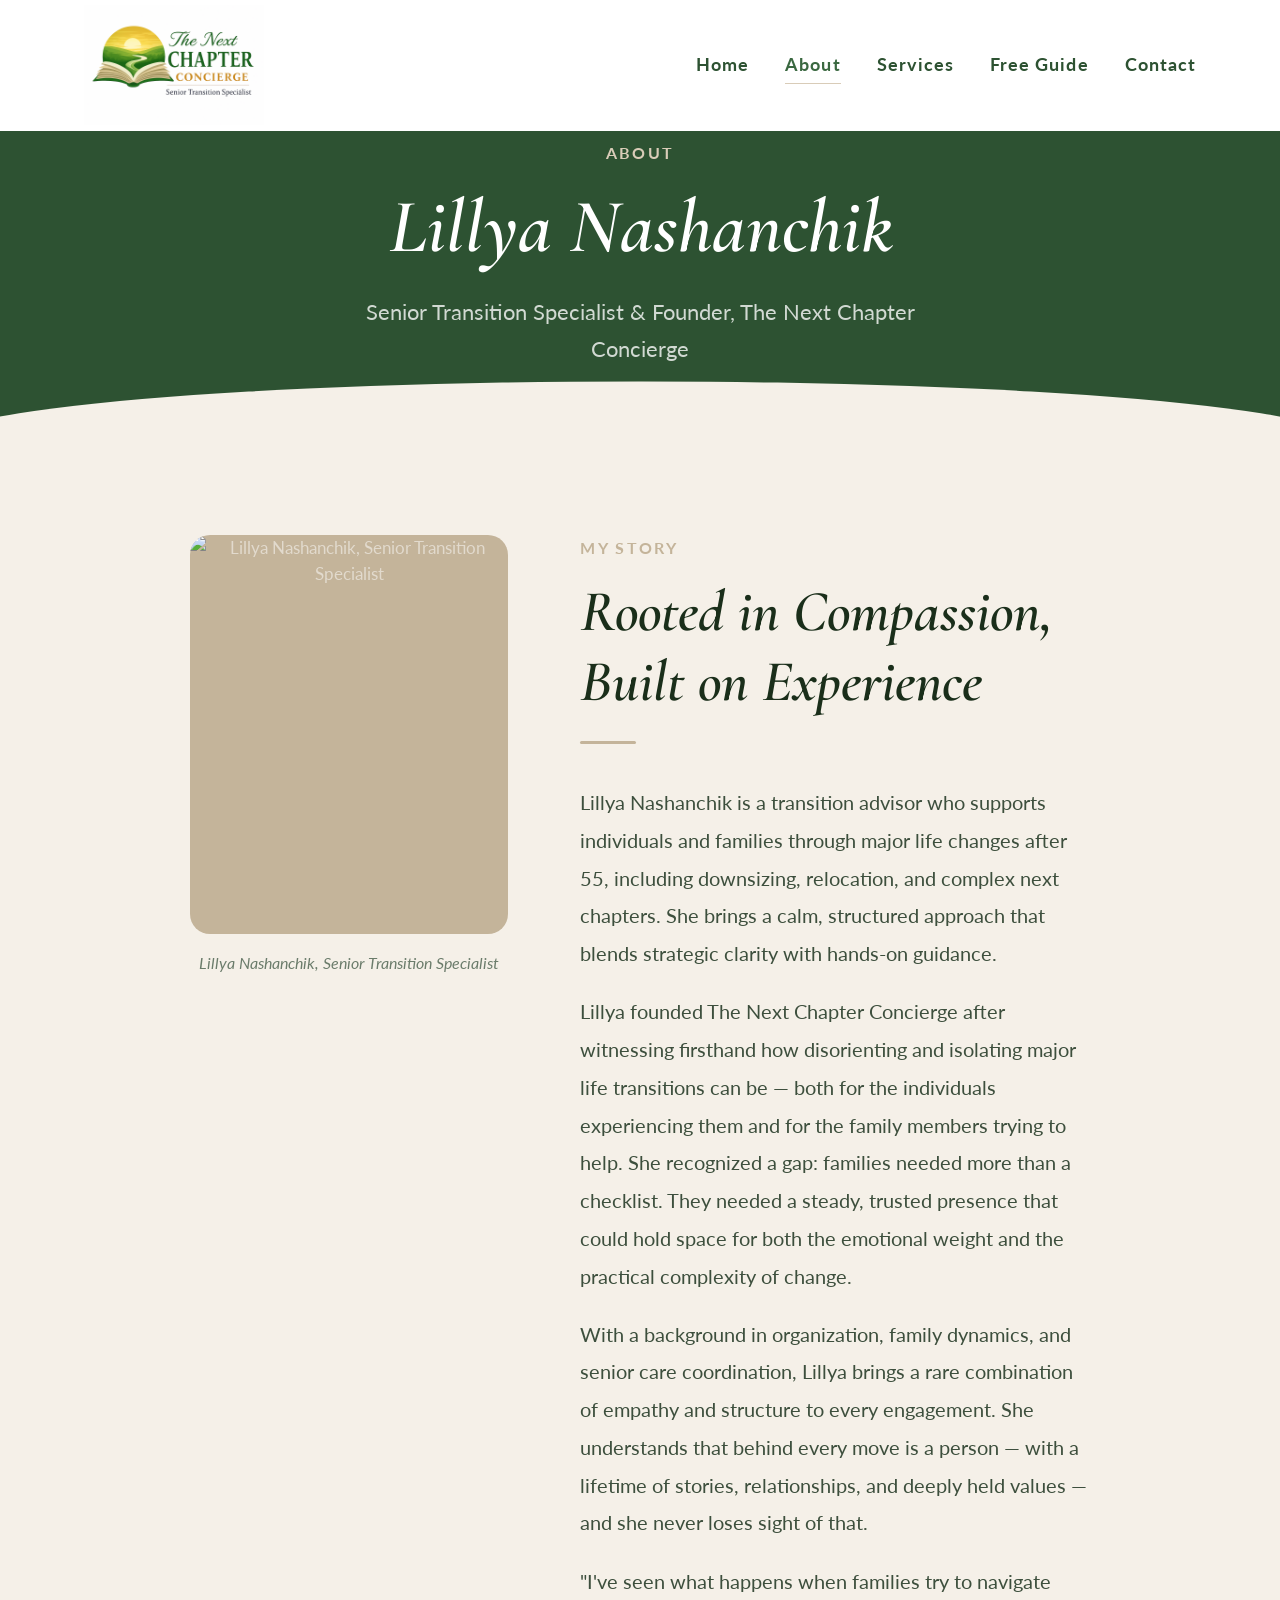
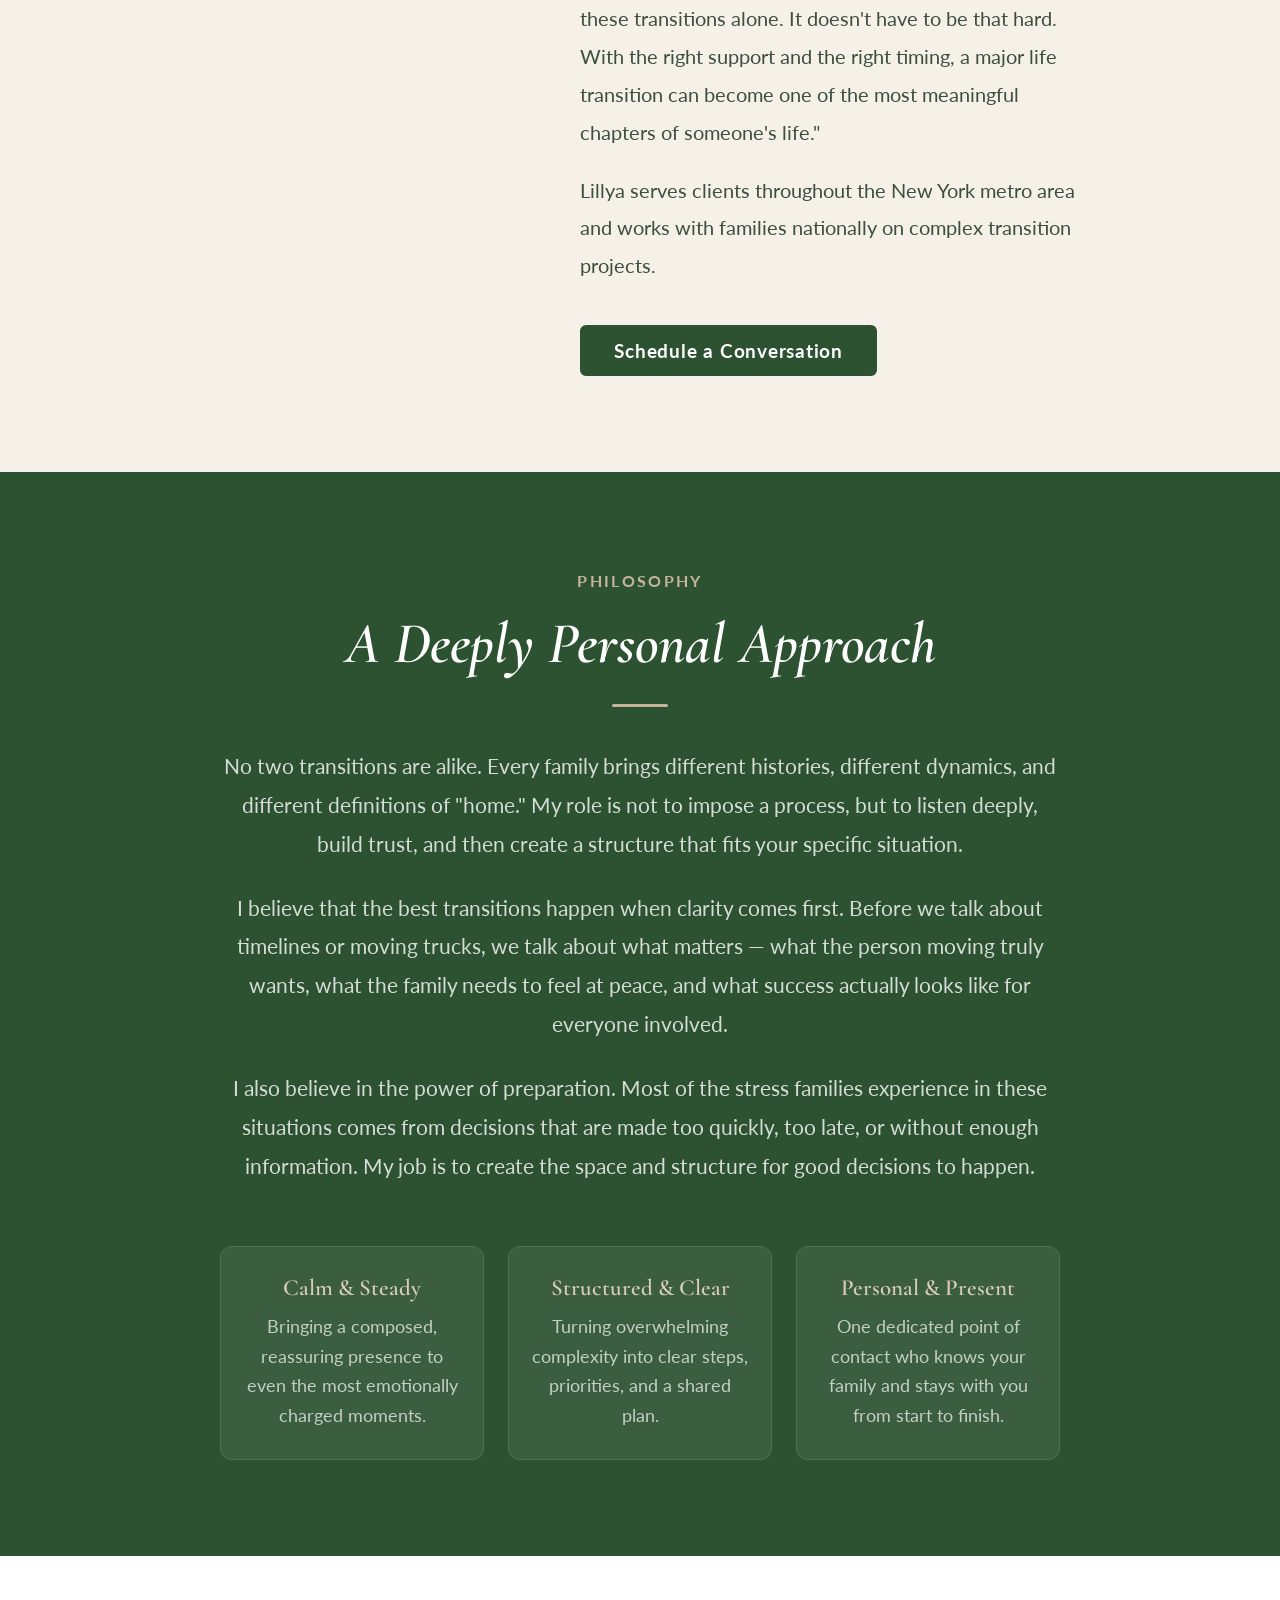
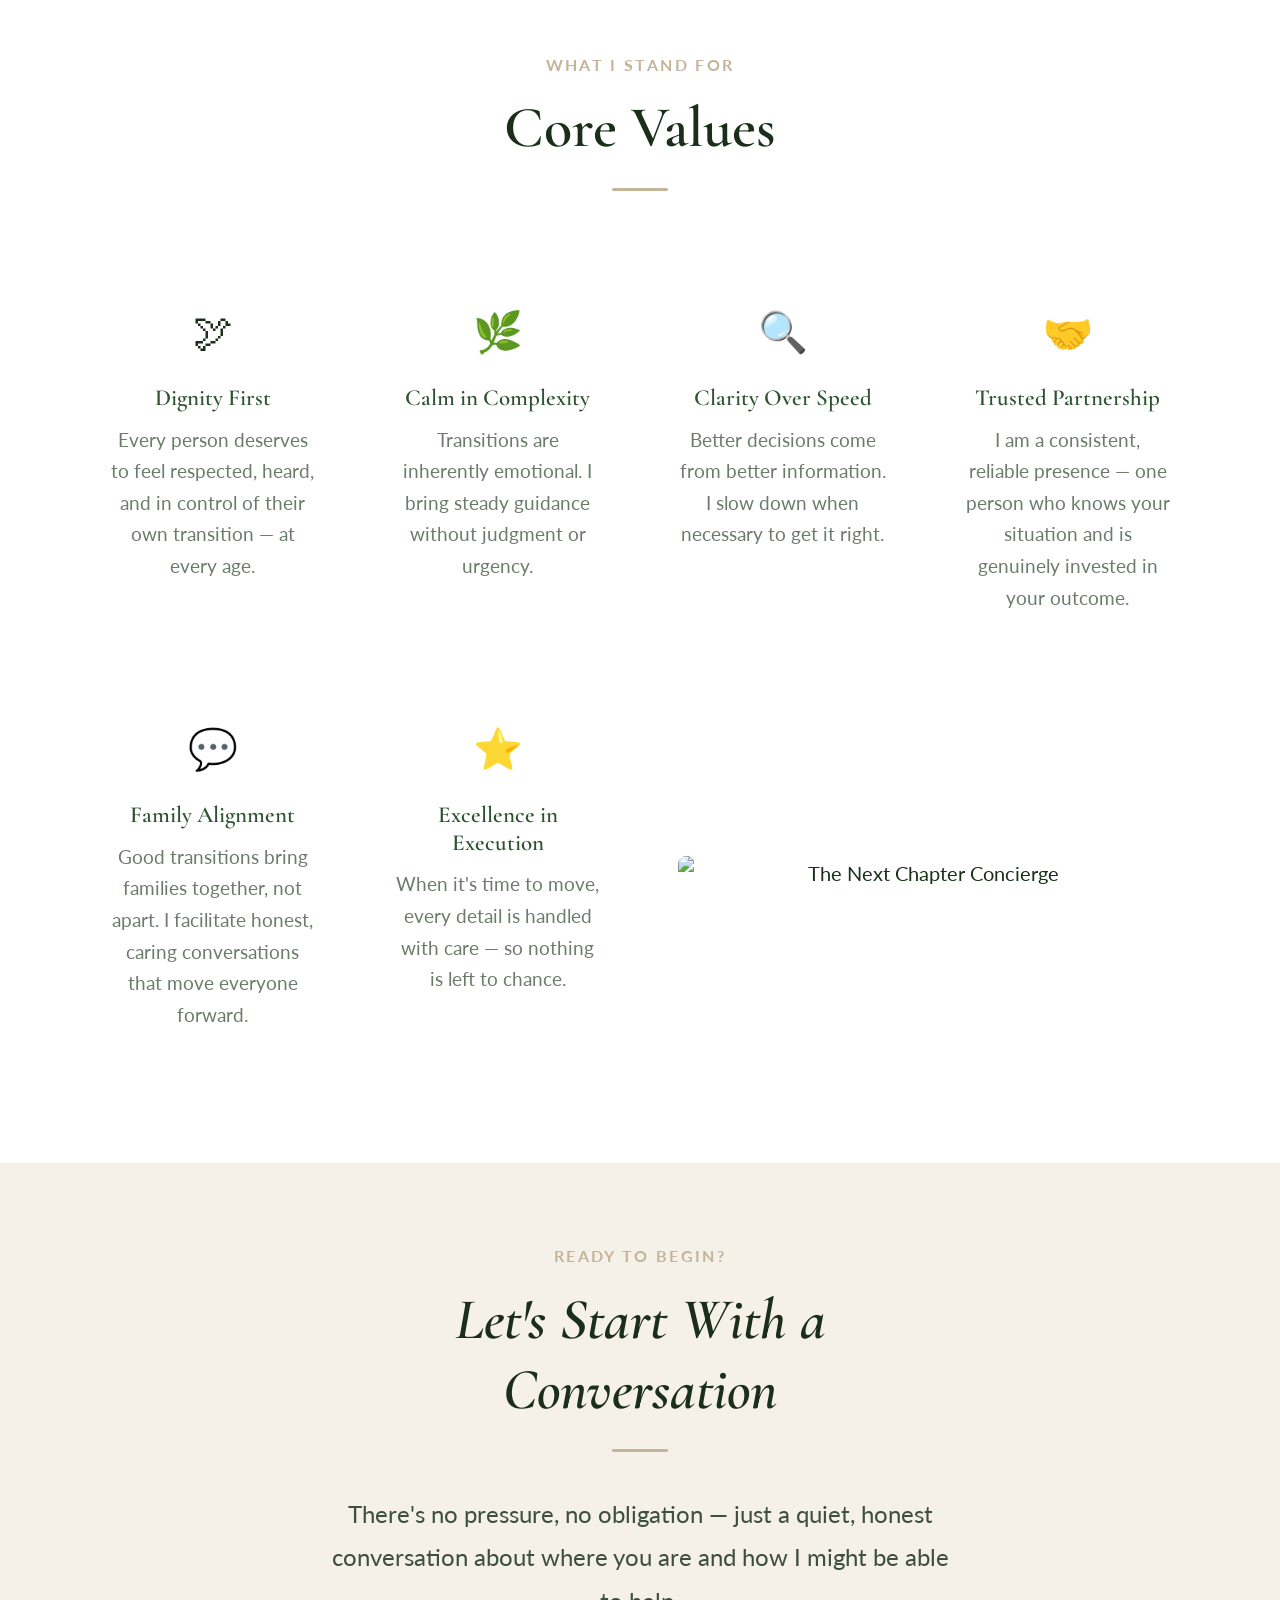
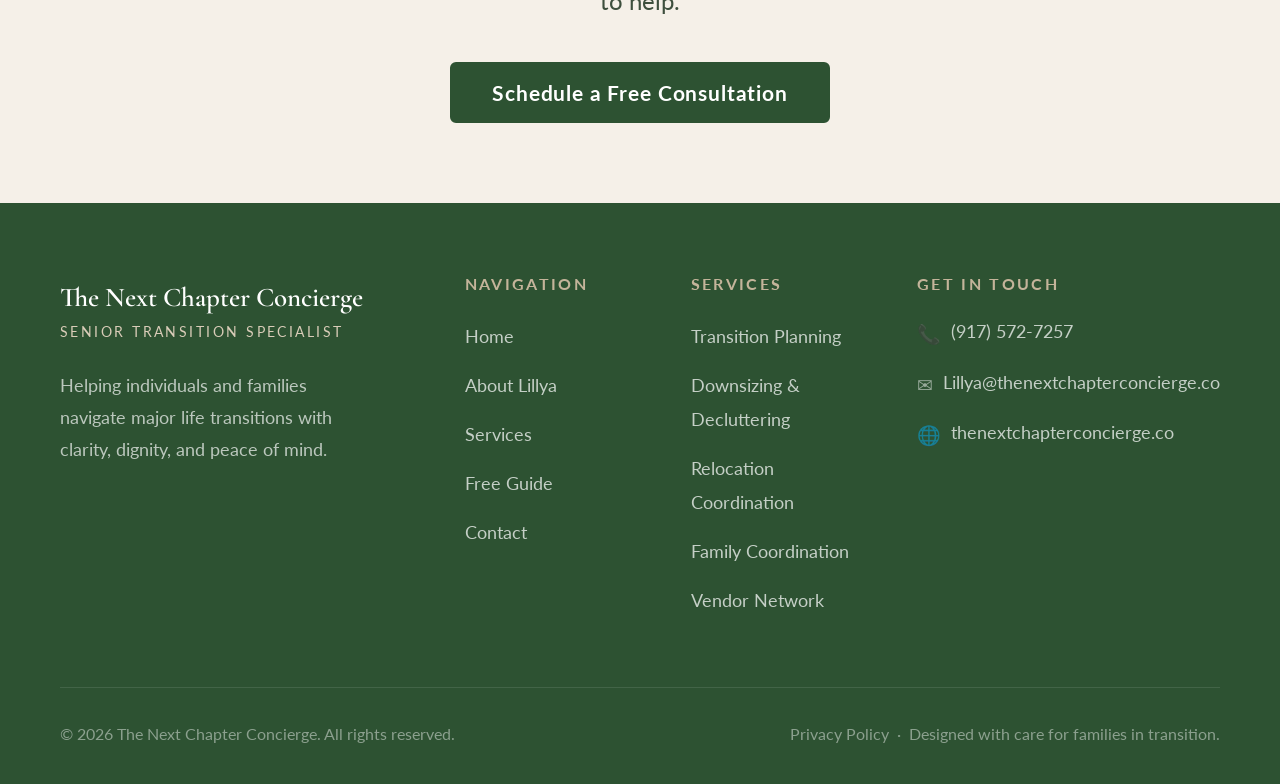
==== commit 82184581: "Remove Download Free Guide buttons from all pages except guide.html" ====
--- a/about.html
+++ b/about.html
@@ -2,6 +2,7 @@
 <html lang="en">
 <head>
   <meta charset="UTF-8" />
+  <link rel="icon" type="image/png" href="images/logo.png" />
   <meta name="viewport" content="width=device-width, initial-scale=1.0" />
   <title>About Lillya Nashanchik — The Next Chapter Concierge</title>
   <meta name="description" content="Meet Lillya Nashanchik, Senior Transition Specialist and founder of The Next Chapter Concierge. Learn about her approach, philosophy, and commitment to compassionate guidance." />
@@ -27,7 +28,6 @@
         <a href="services.html">Services</a>
         <a href="guide.html">Free Guide</a>
         <a href="contact.html">Contact</a>
-        <a href="guide.html" class="nav-cta">Download Free Guide</a>
       </nav>
       <button class="hamburger" aria-label="Toggle navigation" aria-expanded="false" aria-controls="mobile-nav">
         <span></span><span></span><span></span>
@@ -43,9 +43,6 @@
       <li><a href="guide.html">Free Guide</a></li>
       <li><a href="contact.html">Contact</a></li>
     </ul>
-    <div class="mobile-cta">
-      <a href="guide.html" class="btn btn-tan">Download the Free Guide</a>
-    </div>
   </nav>
 
   <main id="main-content">
@@ -221,7 +218,6 @@
         </p>
         <div class="cta-btns">
           <a href="contact.html" class="btn btn-primary btn-lg">Schedule a Free Consultation</a>
-          <a href="guide.html" class="btn btn-outline-green btn-lg">Download the Free Guide</a>
         </div>
       </div>
     </section>
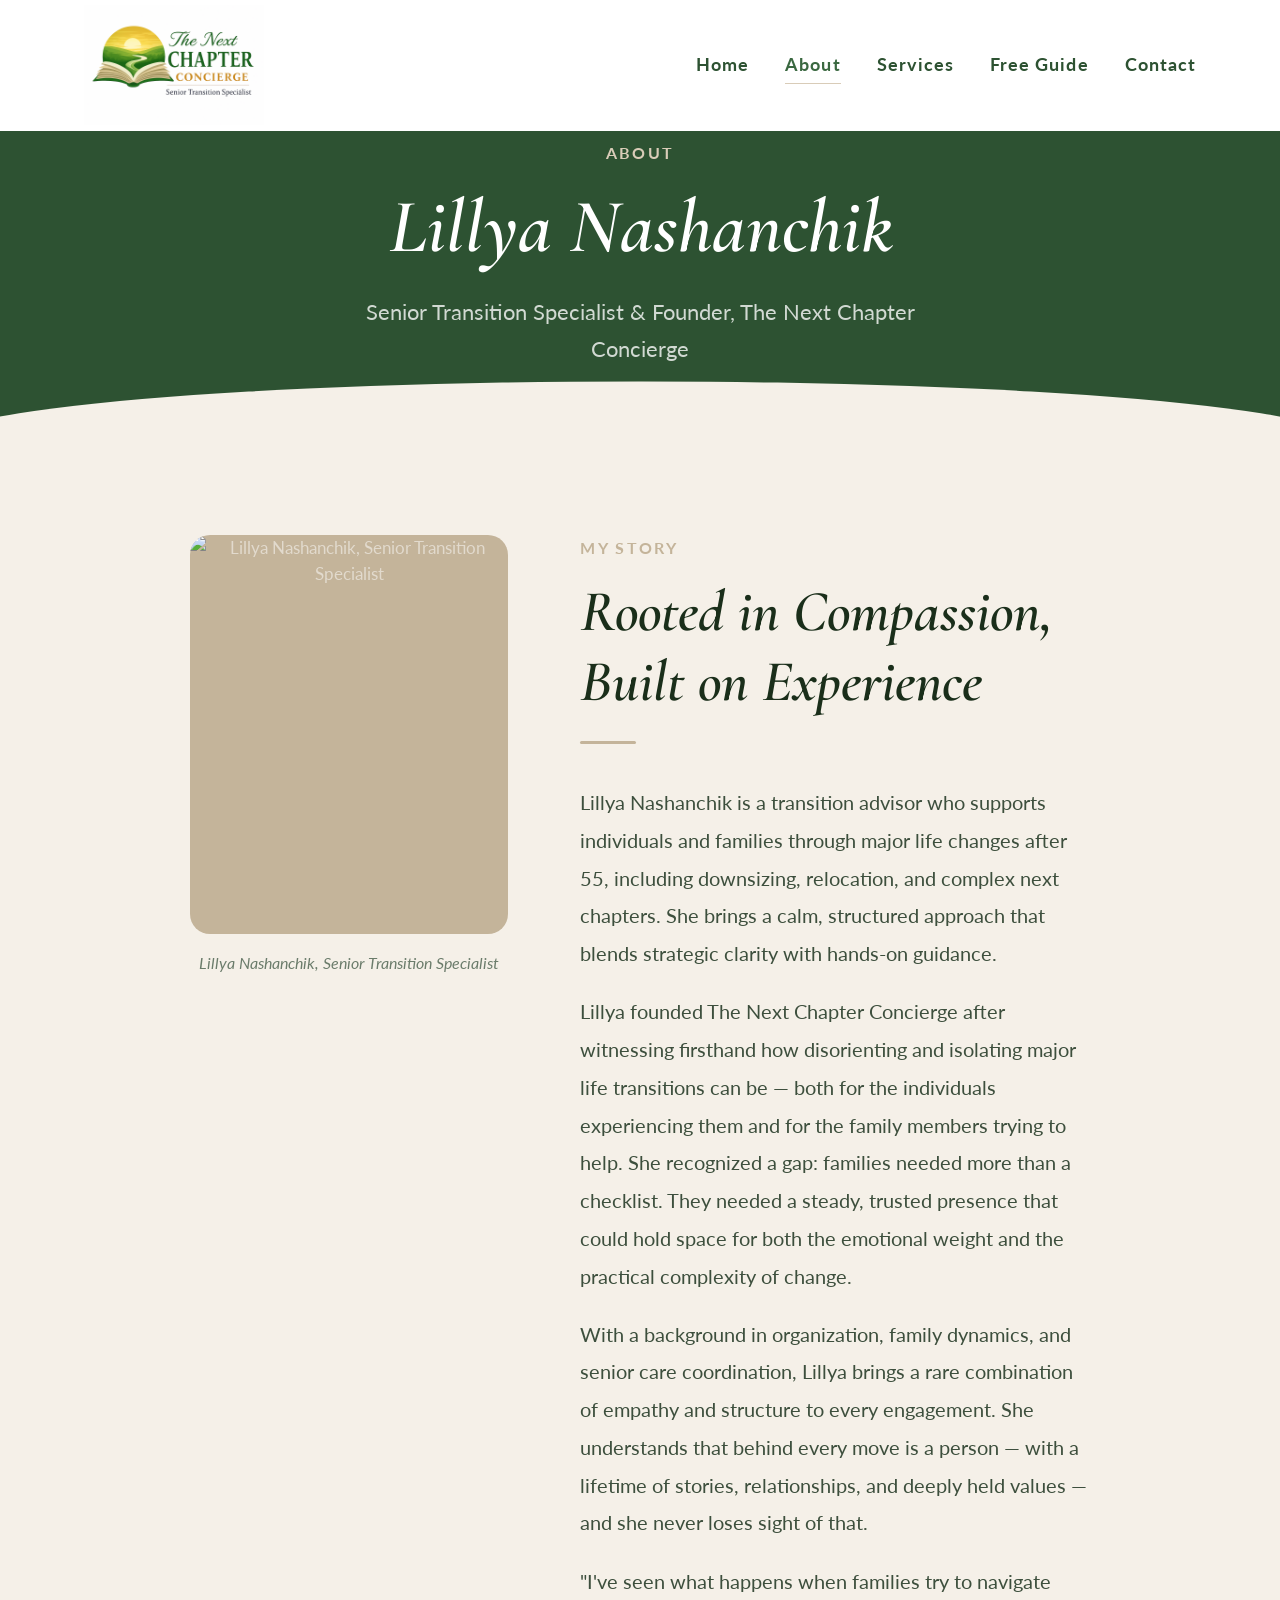
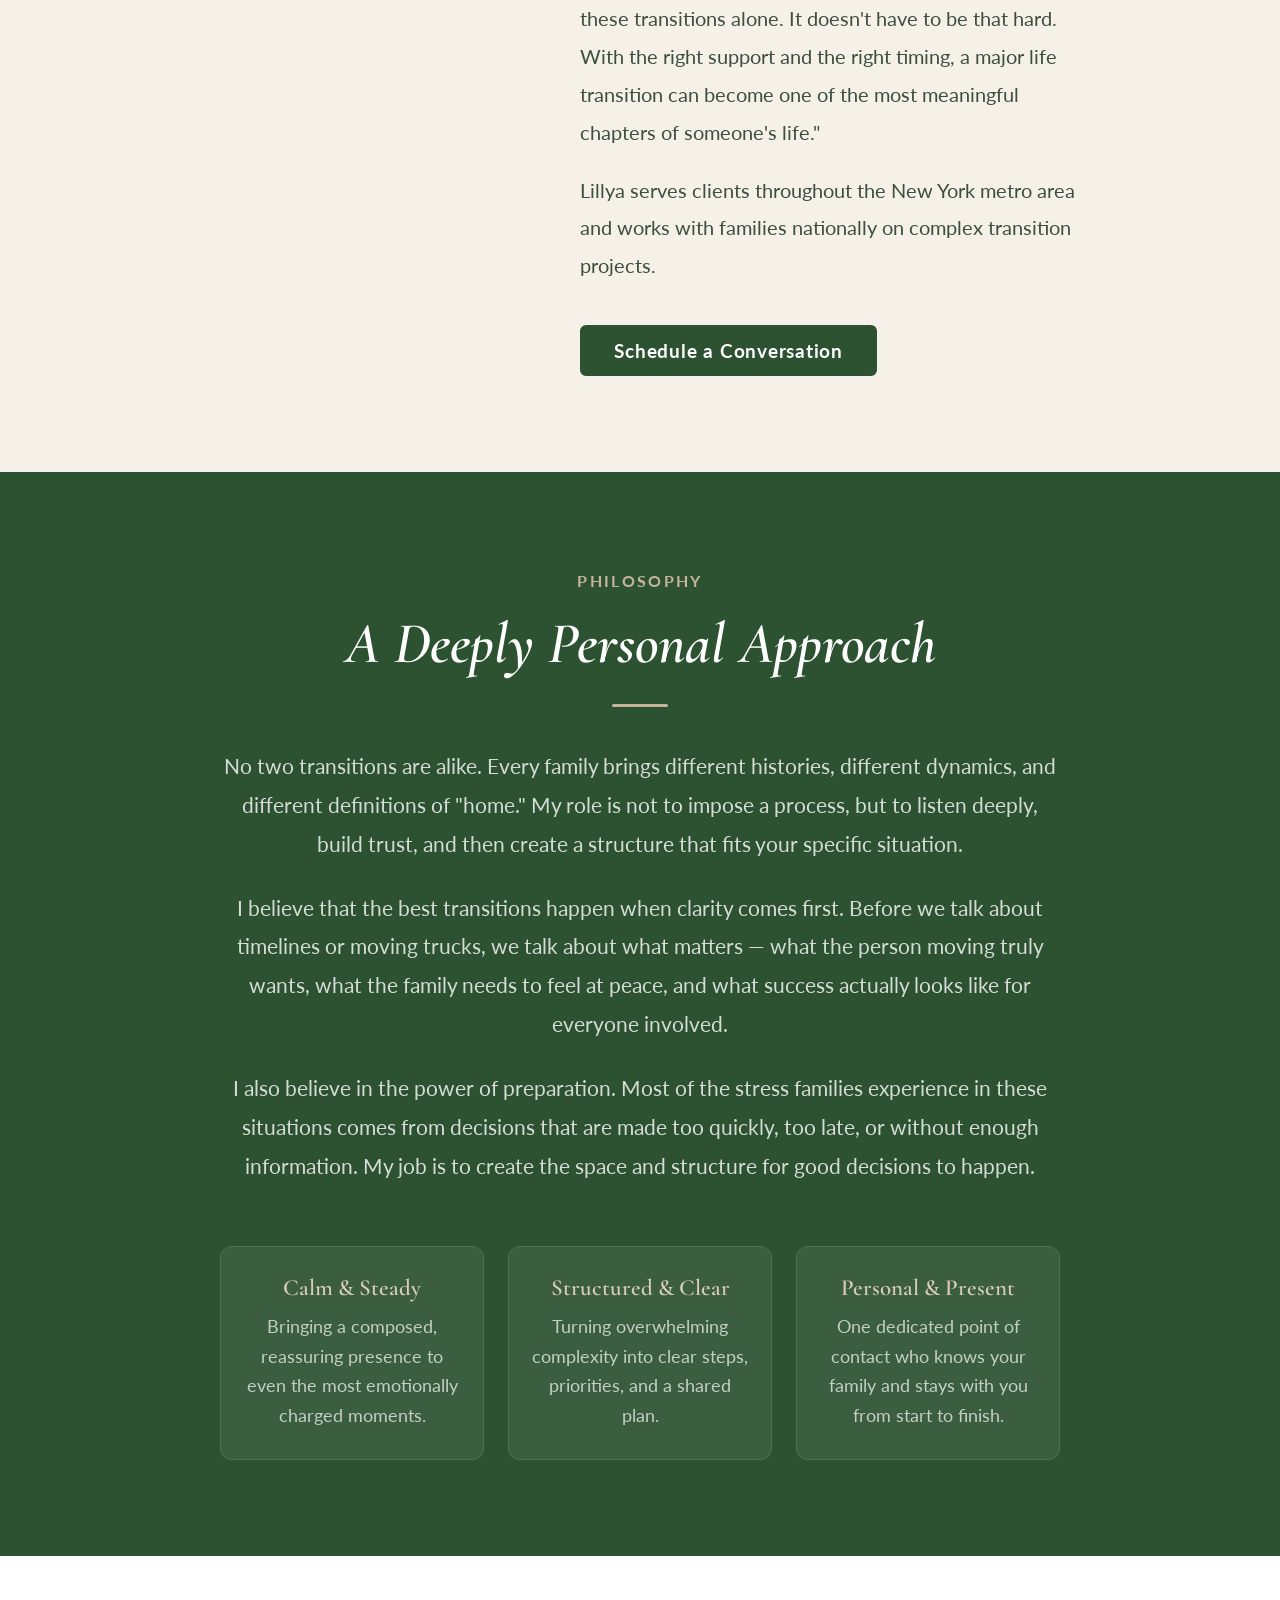
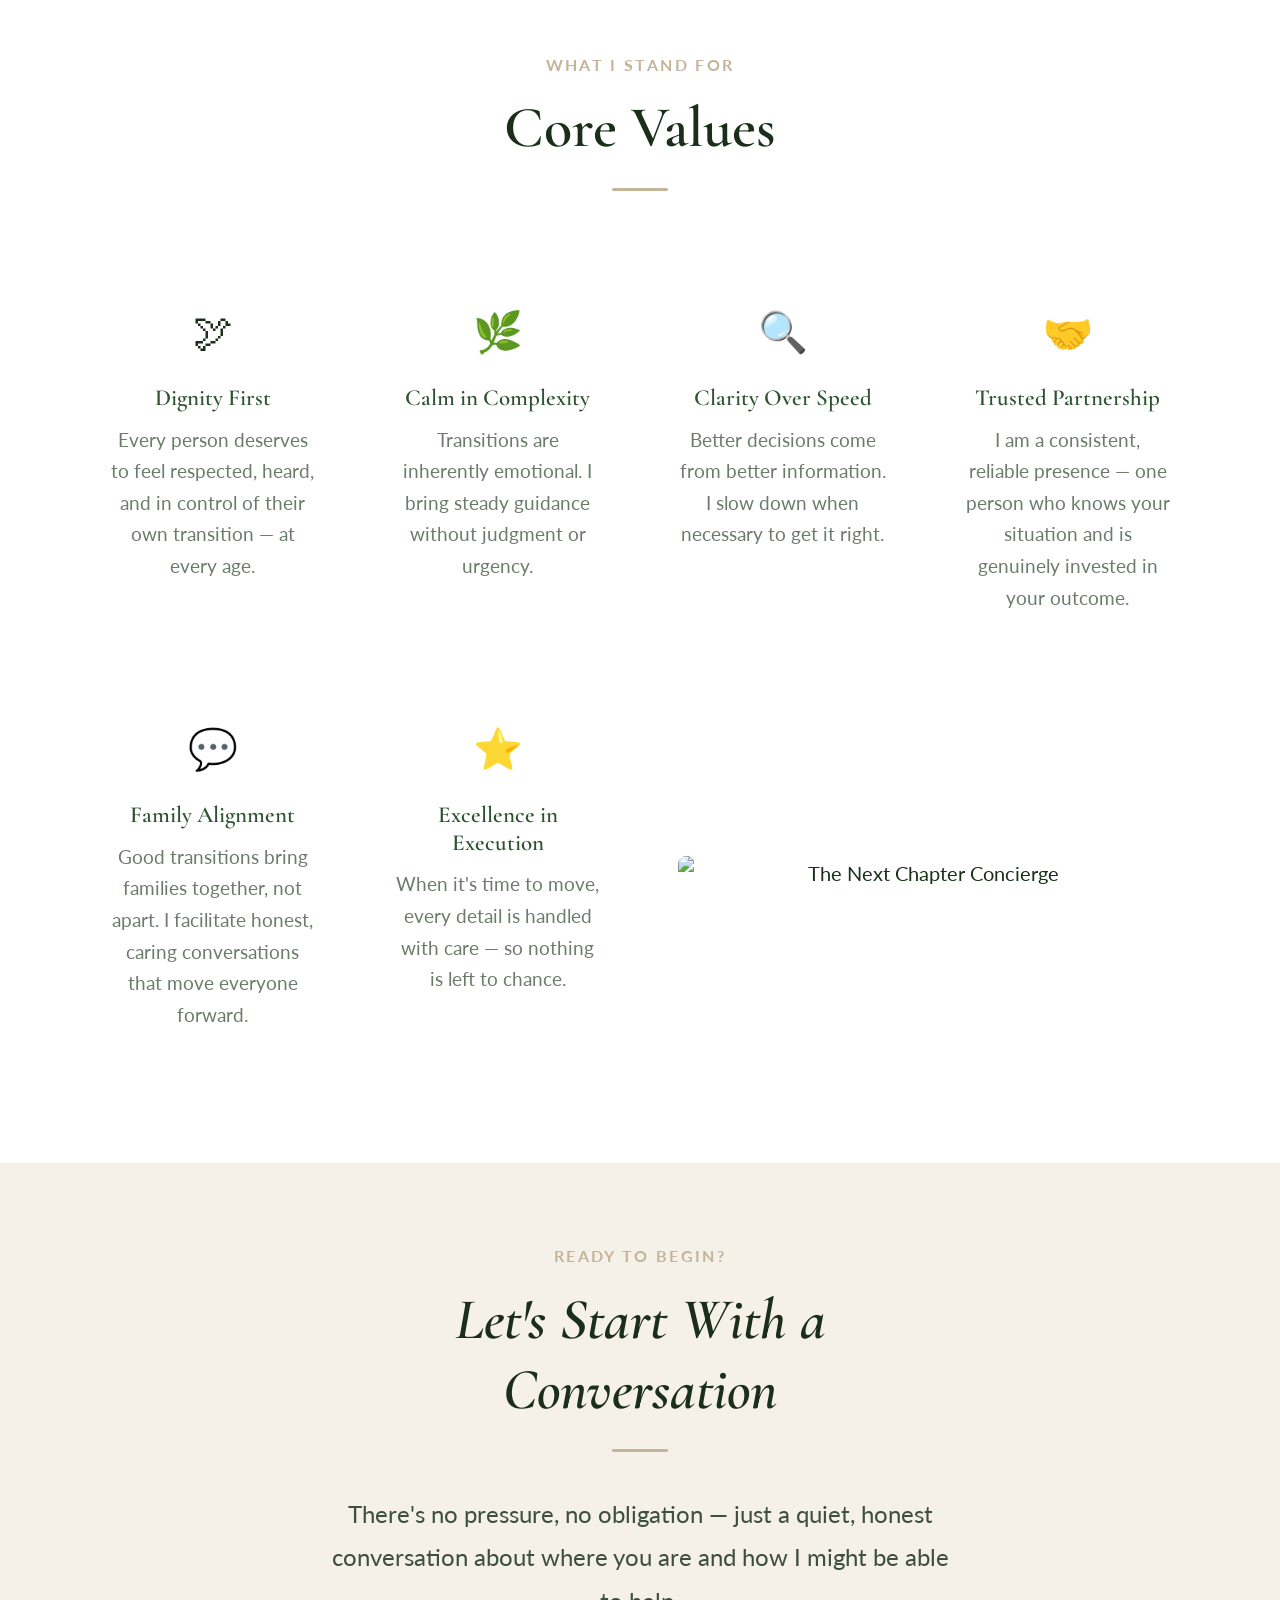
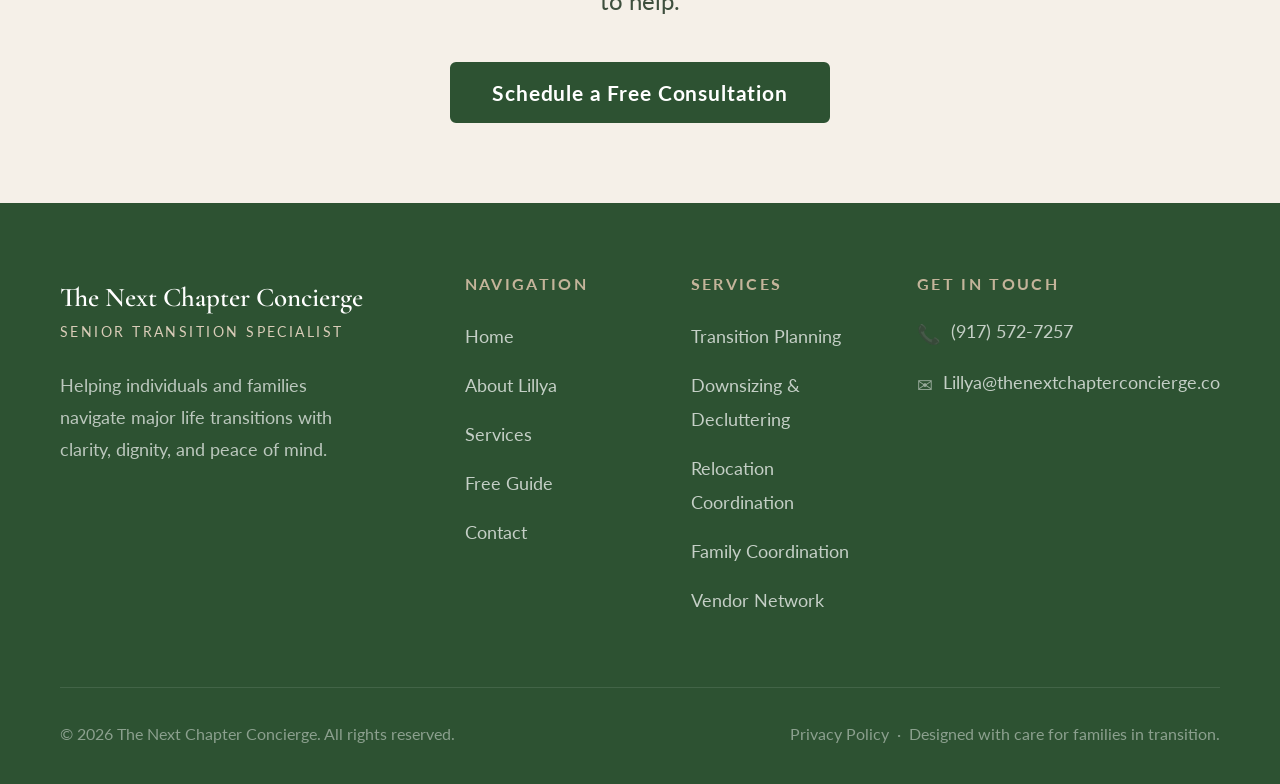
==== commit 2abd2ffb: "Remove website URL from footer across all pages" ====
--- a/about.html
+++ b/about.html
@@ -263,10 +263,6 @@
             <span class="icon" aria-hidden="true">✉</span>
             <a href="mailto:Lillya@thenextchapterconcierge.co">Lillya@thenextchapterconcierge.co</a>
           </div>
-          <div class="footer-contact-item">
-            <span class="icon" aria-hidden="true">🌐</span>
-            <a href="https://www.thenextchapterconcierge.co">thenextchapterconcierge.co</a>
-          </div>
         </div>
       </div>
       <div class="footer-bottom">
